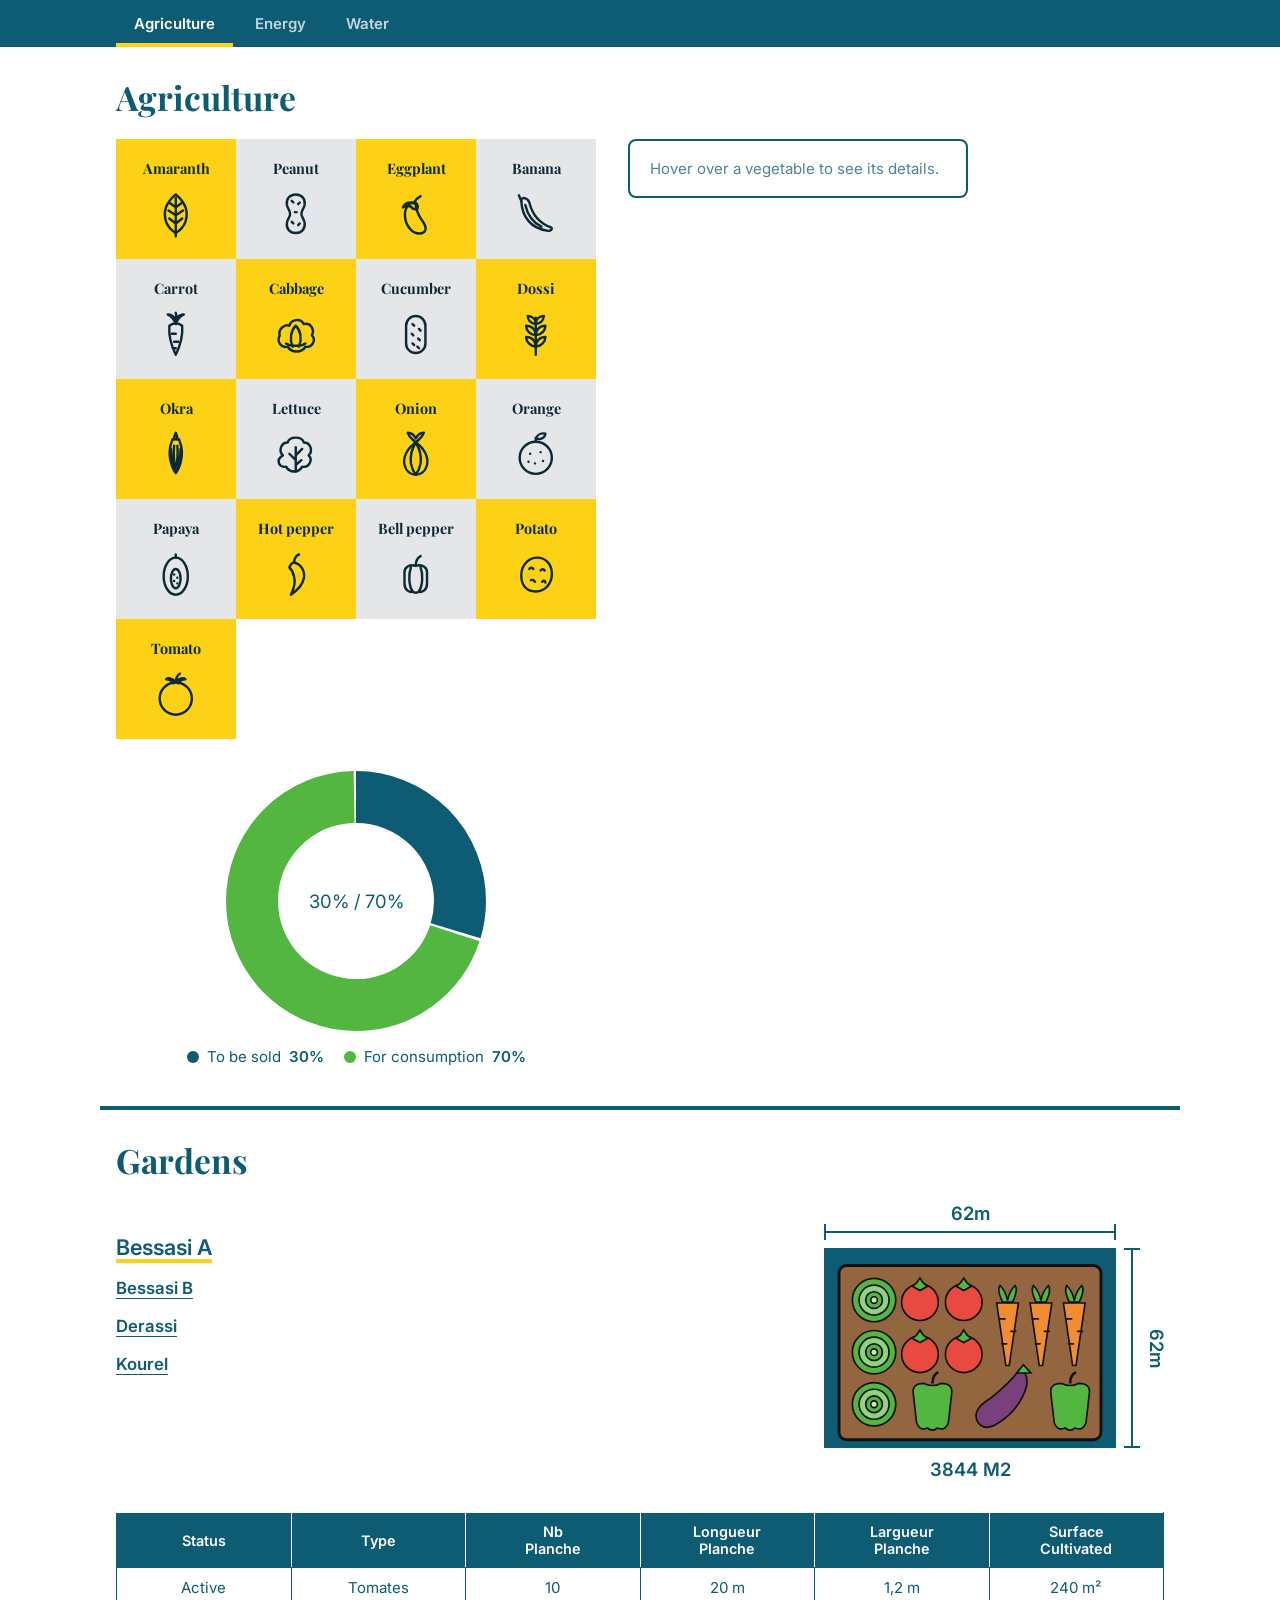
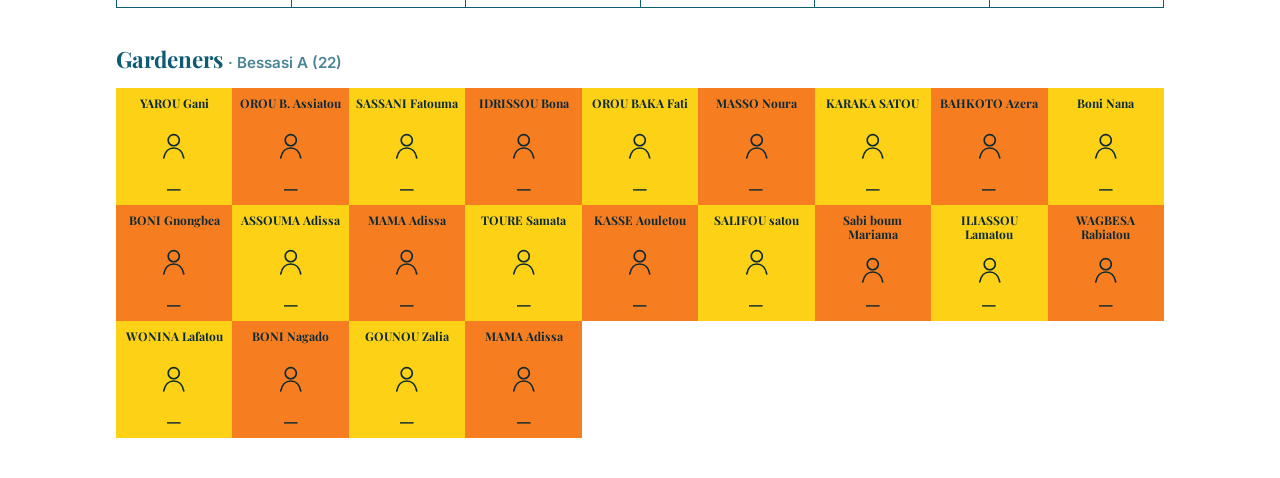
==== index.html @ fe8ef654 "Agriculture: 17 vegetables in rows of 4, details panel, chart below Hovering, focusing or tapping a " ====
<!doctype html>
<html lang="fr">
<head>
  <meta charset="utf-8">
  <meta name="viewport" content="width=device-width, initial-scale=1">
  <title>Farm Dashboard</title>
  <link rel="preconnect" href="https://fonts.googleapis.com">
  <link href="https://fonts.googleapis.com/css2?family=Playfair+Display:wght@800&family=Inter:wght@400;600&display=swap" rel="stylesheet">
  <link rel="stylesheet" href="styles.css?v=9">
</head>
<body>
  <header class="tabs-bar">
    <nav class="tabs" role="tablist" aria-label="Dashboard sections">
      <button class="tab" role="tab" id="tab-agriculture" aria-controls="panel-agriculture" data-tab="agriculture">Agriculture</button>
      <button class="tab" role="tab" id="tab-energy" aria-controls="panel-energy" data-tab="energy">Energy</button>
      <button class="tab" role="tab" id="tab-water" aria-controls="panel-water" data-tab="water">Water</button>
    </nav>
  </header>

  <p class="load-status" id="load-status" hidden></p>

  <div class="tab-panel" role="tabpanel" id="panel-agriculture" aria-labelledby="tab-agriculture">
    <section class="page agriculture">
      <h1 class="title">Agriculture</h1>
      <div class="harvest">
        <div class="harvest-main">
          <div class="veg-grid" id="veg-grid"></div>

          <div class="share">
            <div class="donut-wrap">
              <svg id="donut" class="donut" viewBox="0 0 200 200" role="img"
                   aria-label="Share of the harvest to be sold versus kept for consumption"></svg>
              <span class="donut-center" id="donut-center"></span>
              <div class="donut-tooltip" id="donut-tooltip" hidden></div>
            </div>
            <ul class="donut-legend" id="donut-legend"></ul>
          </div>
        </div>

        <aside class="veg-panel" id="veg-panel" aria-live="polite">
          <p class="veg-panel-hint">Hover over a vegetable to see its details.</p>
        </aside>
      </div>
    </section>

    <section class="page gardens">
      <h2 class="title">Gardens</h2>

      <div class="top">
        <nav class="garden-list" id="garden-list" aria-label="Gardens"></nav>

        <figure class="plan">
          <div class="dim dim-width">
            <span class="dim-label" id="dim-width"></span>
            <div class="dim-line-h"></div>
          </div>
          <div class="plan-row">
            <img id="garden-image" class="garden-image" src="assets/garden.svg" alt="Plan du jardin">
            <div class="dim dim-length">
              <div class="dim-line-v"></div>
              <span class="dim-label vertical" id="dim-length"></span>
            </div>
          </div>
          <figcaption class="area" id="area"></figcaption>
        </figure>
      </div>

      <div class="table-scroll">
        <table class="plots">
          <thead>
            <tr>
              <th>Status</th>
              <th>Type</th>
              <th>Nb<br>Planche</th>
              <th>Longueur<br>Planche</th>
              <th>Largueur<br>Planche</th>
              <th>Surface<br>Cultivated</th>
            </tr>
          </thead>
          <tbody id="plots-body"></tbody>
        </table>
      </div>

      <h3 class="subtitle">Gardeners <span class="subtitle-note" id="gardeners-note"></span></h3>
      <div class="people-grid" id="gardeners-grid"></div>
    </section>
  </div>

  <div class="tab-panel" role="tabpanel" id="panel-energy" aria-labelledby="tab-energy" hidden>
    <section class="page">
      <h1 class="title">Energy</h1>
      <p class="empty">Coming soon.</p>
    </section>
  </div>

  <div class="tab-panel" role="tabpanel" id="panel-water" aria-labelledby="tab-water" hidden>
    <section class="page">
      <h1 class="title">Water</h1>
      <p class="empty">Coming soon.</p>
    </section>
  </div>

  <!-- Shared display code -->
  <script src="common.js?v=9"></script>
  <script src="tabs.js?v=9"></script>
  <script src="icons.js?v=9"></script>
  <script src="agriculture.js?v=9"></script>
  <script src="script.js?v=9"></script>
  <!-- Data (GitHub version only; the Apps Script version reads the Google Sheet) -->
  <script src="vegetables.js?v=9"></script>
  <script src="data.js?v=9"></script>
  <script src="gardeners.js?v=9"></script>
  <script src="main.js?v=9"></script>
</body>
</html>
---- styles.css ----
:root {
  /* Brand palette */
  --teal: #0E5B74;   /* primary base */
  --green: #52B641;  /* sustainability accent */
  --yellow: #FCD116; /* solar accent */
  --white: #FFFFFF;  /* background / neutral */
  --light-gray: #E4E6E8;
  --orange: rgb(246, 126, 32); /* vegetable hover, gardener squares */
  --pink: #F48FB8;             /* gardener hover */

  --bg: var(--white);
  --ink: var(--teal);
  --ink-dark: #0b2a35; /* text on yellow/gray/orange fills */
  --link: var(--teal);
  --table-bg: var(--white);
}

* { box-sizing: border-box; }

body {
  margin: 0;
  background: var(--bg);
  color: var(--ink);
  font-family: "Inter", system-ui, sans-serif;
  font-size: 15px;
}

/* ---------- Tabs ---------- */

.tabs-bar {
  position: sticky;
  top: 0;
  z-index: 10;
  background: var(--teal);
}

.tabs {
  max-width: 1080px;
  margin: 0 auto;
  padding: 0 16px;
  display: flex;
  gap: 4px;
}

.tab {
  font: inherit;
  font-weight: 600;
  color: var(--white);
  background: none;
  border: none;
  border-bottom: 4px solid transparent;
  padding: 14px 18px 10px;
  cursor: pointer;
  opacity: 0.75;
}

.tab:hover { opacity: 1; }
.tab[aria-selected="true"] { opacity: 1; border-bottom-color: var(--yellow); }
.tab:focus-visible { outline: 2px solid var(--yellow); outline-offset: -4px; }

.empty { color: var(--teal); opacity: 0.7; }

.load-status {
  max-width: 1080px;
  margin: 16px auto 0;
  padding: 10px 14px;
  border-radius: 6px;
  background: var(--light-gray);
}

.load-status.error { background: #fde2e2; color: #8a1c1c; }

/* ---------- Layout ---------- */

.page {
  max-width: 1080px;
  margin: 0 auto;
  padding: 28px 16px 40px;
}

.page.gardens { border-top: 4px solid var(--teal); }

.title {
  font-family: "Playfair Display", Georgia, serif;
  font-size: clamp(1.6rem, 3vw, 2.1rem);
  margin: 0 0 20px;
}

/* ---------- Agriculture: harvest ---------- */

.agriculture {
  --sold: var(--teal);
  --consumed: var(--green);
}

.harvest {
  display: flex;
  align-items: flex-start;
  gap: 32px;
  flex-wrap: wrap;
}

.harvest-main {
  flex: 0 1 480px;
  min-width: 0;
}

.veg-grid {
  display: grid;
  grid-template-columns: repeat(4, minmax(0, 1fr));
  max-width: 480px;
}

.veg-cell {
  aspect-ratio: 1;
  display: flex;
  flex-direction: column;
  align-items: center;
  justify-content: center;
  gap: 10px;
  padding: 8px 4px;
  color: var(--ink-dark);
  cursor: pointer;
  outline: none;
  transition: background-color 0.15s ease;
}

.veg-cell.cream { background: var(--yellow); }
.veg-cell.green { background: var(--light-gray); }

.veg-cell:hover,
.veg-cell:focus,
.veg-cell.selected { background: var(--orange); }

.veg-cell:focus-visible { box-shadow: inset 0 0 0 3px var(--teal); }

.veg-name {
  margin: 0;
  font-family: "Playfair Display", Georgia, serif;
  font-size: clamp(0.65rem, 1.4vw, 0.9rem);
  max-width: 100%;
  overflow-wrap: anywhere;
  text-align: center;
}

.veg-icon { width: 46%; height: auto; }

/* Details panel to the right of the grid */
.veg-panel {
  flex: 1 1 260px;
  max-width: 340px;
  position: sticky;
  top: 64px; /* below the tab bar */
  border: 2px solid var(--teal);
  border-radius: 8px;
  padding: 18px 20px;
  color: var(--ink);
}

.veg-panel-hint { margin: 0; opacity: 0.75; }

.veg-panel-head { display: flex; align-items: center; gap: 14px; margin-bottom: 14px; }
.veg-panel-icon { width: 56px; height: 56px; flex-shrink: 0; color: var(--orange); }

.veg-panel-name {
  margin: 0;
  font-family: "Playfair Display", Georgia, serif;
  font-size: 1.4rem;
}

.veg-panel-stats { margin: 0; }
.veg-panel-stats div {
  display: flex;
  justify-content: space-between;
  gap: 12px;
  padding: 7px 0;
  border-top: 1px solid var(--light-gray);
}
.veg-panel-stats dt { opacity: 0.8; }
.veg-panel-stats dd { margin: 0; font-weight: 600; text-align: right; }

.share {
  display: flex;
  flex-direction: column;
  align-items: center;
  gap: 16px;
  max-width: 480px;
  margin-top: 32px;
}

.donut-legend {
  list-style: none;
  margin: 0;
  padding: 0;
  display: flex;
  flex-wrap: wrap;
  justify-content: center;
  gap: 8px 20px;
}

.donut-legend li { display: flex; align-items: center; gap: 8px; }
.swatch { width: 12px; height: 12px; border-radius: 50%; flex-shrink: 0; }
.legend-value { font-weight: 600; }

.donut-wrap { position: relative; width: min(260px, 70vw); }
.donut { display: block; width: 100%; transform: rotate(-90deg); }

.donut-seg {
  fill: none;
  stroke-width: 40;
  cursor: pointer;
  transition: opacity 0.15s;
}

.donut:hover .donut-seg { opacity: 0.6; }
.donut .donut-seg:hover { opacity: 1; }

.donut-center {
  position: absolute;
  inset: 0;
  display: grid;
  place-items: center;
  font-size: 1.15rem;
  pointer-events: none;
}

.donut-tooltip {
  position: absolute;
  background: var(--white);
  border: 2px solid var(--teal);
  border-radius: 6px;
  padding: 6px 8px;
  font-size: 0.85rem;
  box-shadow: 0 4px 14px rgba(14, 91, 116, 0.25);
  pointer-events: none;
  white-space: nowrap;
}

/* ---------- Agriculture: gardens ---------- */

.top {
  display: flex;
  gap: 32px;
  align-items: flex-start;
  flex-wrap: wrap;
}

.garden-list {
  display: flex;
  flex-direction: column;
  gap: 18px;
  padding-top: 32px;
  min-width: 160px;
}

.garden-link {
  color: var(--ink);
  font-weight: 600;
  font-size: 1.05rem;
  text-decoration: underline;
  text-underline-offset: 4px;
}

.garden-link:hover { text-decoration-color: var(--green); }

.garden-link.active {
  font-size: 1.35rem;
  text-decoration-color: var(--yellow);
  text-decoration-thickness: 4px;
}

.plan {
  flex: 0 1 340px;
  min-width: 240px;
  margin: 0 0 0 auto; /* push the plan to the right */
}

.dim-label {
  font-weight: 600;
  font-size: 1.15rem;
  display: block;
  text-align: center;
}

.dim-width { width: calc(100% - 48px); margin-bottom: 8px; }

.dim-line-h {
  height: 16px;
  border-left: 2px solid var(--ink);
  border-right: 2px solid var(--ink);
  background: linear-gradient(var(--ink), var(--ink)) center / 100% 2px no-repeat;
}

.plan-row { display: flex; align-items: stretch; }

.garden-image {
  display: block;
  width: calc(100% - 48px);
  height: auto; /* keeps the drawing's own proportions */
}

.dim-length {
  display: flex;
  align-items: center;
  width: 48px;
  padding-left: 8px;
}

.dim-line-v {
  width: 16px;
  align-self: stretch;
  border-top: 2px solid var(--ink);
  border-bottom: 2px solid var(--ink);
  background: linear-gradient(var(--ink), var(--ink)) center / 2px 100% no-repeat;
  flex-shrink: 0;
}

.dim-label.vertical {
  writing-mode: vertical-rl;
  margin-left: 6px;
}

.area {
  width: calc(100% - 48px);
  text-align: center;
  font-weight: 600;
  font-size: 1.15rem;
  margin-top: 10px;
}

.table-scroll { overflow-x: auto; margin-top: 32px; }

.plots {
  width: 100%;
  min-width: 560px;
  border-collapse: collapse;
  background: var(--table-bg);
  table-layout: fixed;
}

.plots th,
.plots td {
  border: 1px solid var(--teal);
  padding: 10px 8px;
  text-align: center;
}

.plots th {
  font-weight: 600;
  font-size: 0.9rem;
  background: var(--teal);
  color: var(--white);
  border-color: var(--white) var(--white) var(--teal);
}

.plots th:first-child { border-left-color: var(--teal); }
.plots th:last-child { border-right-color: var(--teal); }

/* ---------- Agriculture: gardeners ---------- */

.subtitle {
  font-family: "Playfair Display", Georgia, serif;
  font-size: 1.4rem;
  margin: 36px 0 14px;
}

.subtitle-note {
  font-family: "Inter", system-ui, sans-serif;
  font-size: 0.95rem;
  font-weight: 600;
  opacity: 0.75;
}

.people-grid {
  display: grid;
  /* An odd column count keeps the yellow/orange checkerboard. */
  grid-template-columns: repeat(9, minmax(0, 1fr));
}

.person-cell {
  position: relative;
  aspect-ratio: 1;
  display: flex;
  flex-direction: column;
  align-items: center;
  justify-content: space-between;
  padding: 8px 6px;
  color: var(--ink-dark);
  cursor: pointer;
  outline: none;
  transition: transform 0.2s ease, box-shadow 0.2s ease, background-color 0.2s ease;
}

.person-cell.yellow { background: var(--yellow); }
.person-cell.orange { background: var(--orange); }

.person-name {
  margin: 0;
  font-family: "Playfair Display", Georgia, serif;
  font-size: clamp(0.6rem, 1vw, 0.75rem);
  line-height: 1.2;
  text-align: center;
  overflow-wrap: anywhere;
}

.person-icon { width: 34%; height: auto; }

.person-total { margin: 0; font-weight: 600; font-size: clamp(0.7rem, 1.3vw, 0.85rem); }

.person-details {
  display: none;
  margin: 0;
  width: 100%;
  font-size: 0.48rem;
  line-height: 1.35;
}

.person-details div { display: flex; justify-content: space-between; gap: 4px; }
.person-details dt { opacity: 0.8; }
.person-details dd { margin: 0; font-weight: 600; text-align: right; }

.person-cell:hover,
.person-cell:focus {
  transform: scale(1.5);
  z-index: 2;
  background: var(--pink);
  box-shadow: 0 8px 24px rgba(14, 91, 116, 0.35);
  border-radius: 6px;
}

.person-cell:hover .person-icon,
.person-cell:focus .person-icon { width: 22%; }

.person-cell:hover .person-total,
.person-cell:focus .person-total { display: none; }

.person-cell:hover .person-details,
.person-cell:focus .person-details { display: block; }

@media (max-width: 720px) {
  .people-grid { grid-template-columns: repeat(3, minmax(0, 1fr)); }
  .person-name { font-size: 0.75rem; }
  .person-details { font-size: 0.45rem; }
}

@media (max-width: 720px) {
  .garden-list { flex-direction: row; flex-wrap: wrap; gap: 16px; padding-top: 0; }
  .garden-link, .garden-link.active { font-size: 1rem; }
  .plan { margin: 0 auto; }
  .veg-cell { padding: 4px 2px; gap: 6px; }
  /* On phones the details sit right under the grid, above the chart. */
  .harvest { display: grid; grid-template-areas: "grid" "panel" "chart"; gap: 20px; }
  .harvest-main { display: contents; }
  .veg-grid { grid-area: grid; max-width: none; }
  .veg-panel { grid-area: panel; position: static; max-width: none; }
  .share { grid-area: chart; max-width: none; margin-top: 8px; }
}
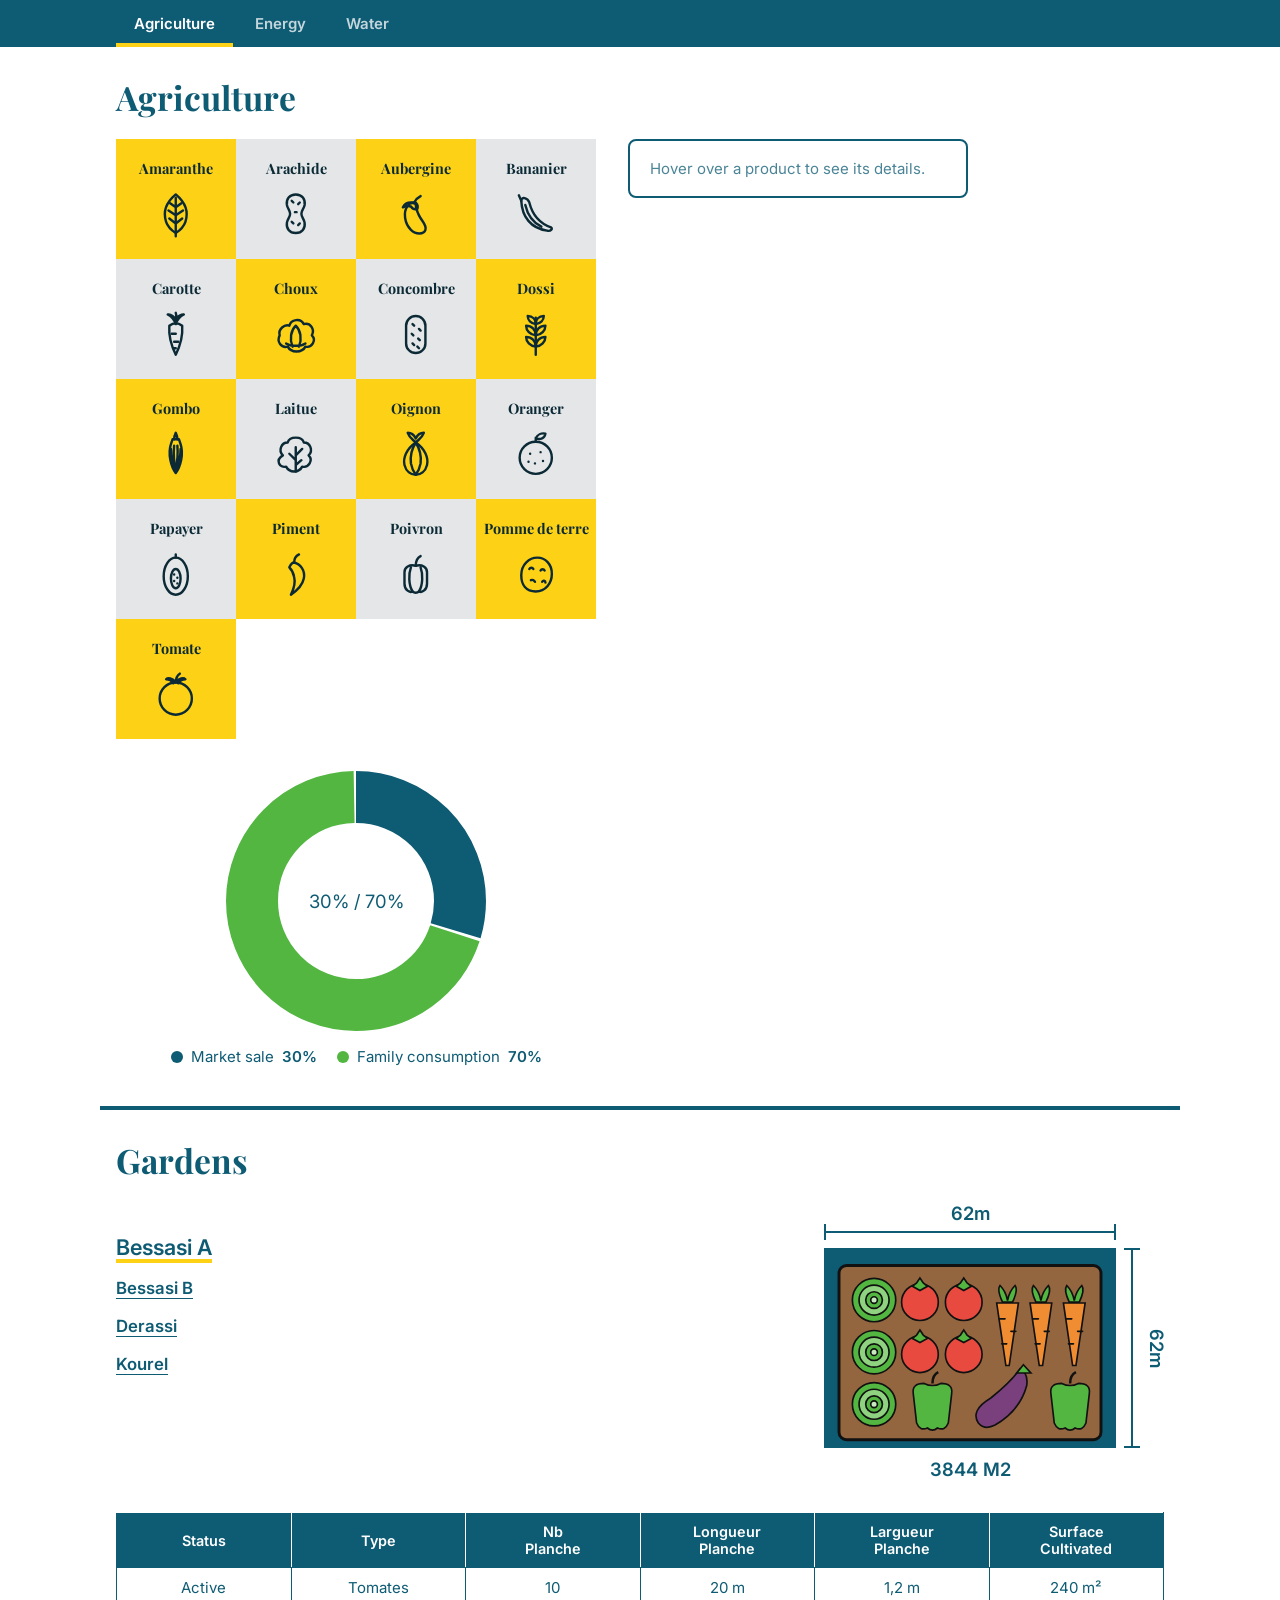
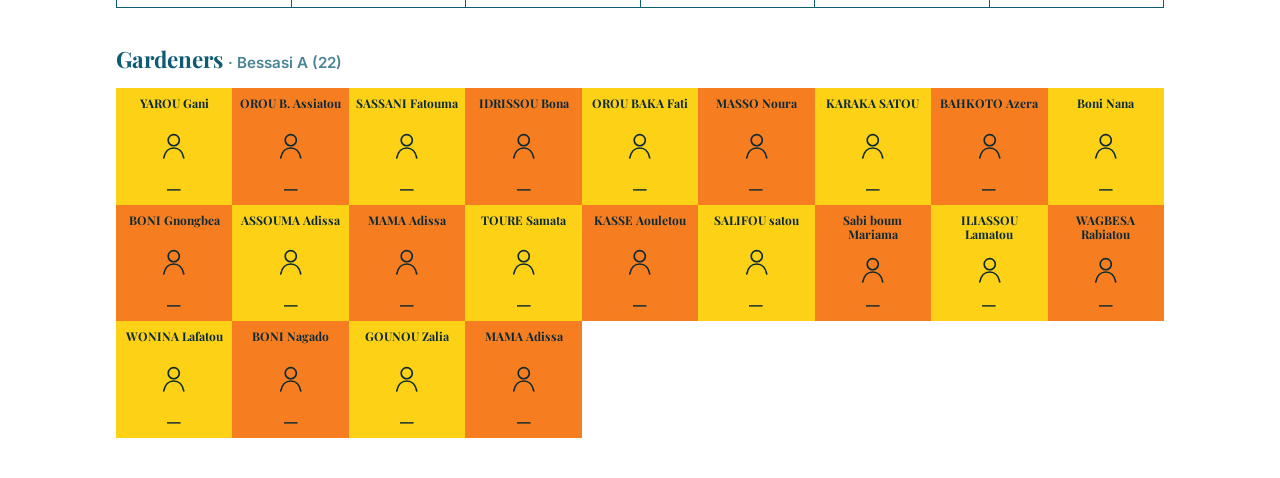
==== commit 869ca96d: "Read harvest numbers from the private Google Sheet's own columns The Agriculture section now shows P" ====
--- a/index.html
+++ b/index.html
@@ -6,7 +6,7 @@
   <title>Farm Dashboard</title>
   <link rel="preconnect" href="https://fonts.googleapis.com">
   <link href="https://fonts.googleapis.com/css2?family=Playfair+Display:wght@800&family=Inter:wght@400;600&display=swap" rel="stylesheet">
-  <link rel="stylesheet" href="styles.css?v=9">
+  <link rel="stylesheet" href="styles.css?v=10">
 </head>
 <body>
   <header class="tabs-bar">
@@ -29,7 +29,7 @@
           <div class="share">
             <div class="donut-wrap">
               <svg id="donut" class="donut" viewBox="0 0 200 200" role="img"
-                   aria-label="Share of the harvest to be sold versus kept for consumption"></svg>
+                   aria-label="Share of the harvest weight sold at market versus kept for family consumption"></svg>
               <span class="donut-center" id="donut-center"></span>
               <div class="donut-tooltip" id="donut-tooltip" hidden></div>
             </div>
@@ -38,7 +38,7 @@
         </div>
 
         <aside class="veg-panel" id="veg-panel" aria-live="polite">
-          <p class="veg-panel-hint">Hover over a vegetable to see its details.</p>
+          <p class="veg-panel-hint">Hover over a product to see its details.</p>
         </aside>
       </div>
     </section>
@@ -101,15 +101,15 @@
   </div>
 
   <!-- Shared display code -->
-  <script src="common.js?v=9"></script>
-  <script src="tabs.js?v=9"></script>
-  <script src="icons.js?v=9"></script>
-  <script src="agriculture.js?v=9"></script>
-  <script src="script.js?v=9"></script>
+  <script src="common.js?v=10"></script>
+  <script src="tabs.js?v=10"></script>
+  <script src="icons.js?v=10"></script>
+  <script src="agriculture.js?v=10"></script>
+  <script src="script.js?v=10"></script>
   <!-- Data (GitHub version only; the Apps Script version reads the Google Sheet) -->
-  <script src="vegetables.js?v=9"></script>
-  <script src="data.js?v=9"></script>
-  <script src="gardeners.js?v=9"></script>
-  <script src="main.js?v=9"></script>
+  <script src="vegetables.js?v=10"></script>
+  <script src="data.js?v=10"></script>
+  <script src="gardeners.js?v=10"></script>
+  <script src="main.js?v=10"></script>
 </body>
 </html>
--- a/styles.css
+++ b/styles.css
@@ -166,6 +166,16 @@
   margin: 0;
   font-family: "Playfair Display", Georgia, serif;
   font-size: 1.4rem;
+}
+
+.veg-panel-type { margin: 2px 0 0; font-size: 0.85rem; opacity: 0.75; }
+
+.veg-panel-group {
+  margin: 14px 0 2px;
+  font-size: 0.75rem;
+  text-transform: uppercase;
+  letter-spacing: 0.06em;
+  opacity: 0.7;
 }
 
 .veg-panel-stats { margin: 0; }
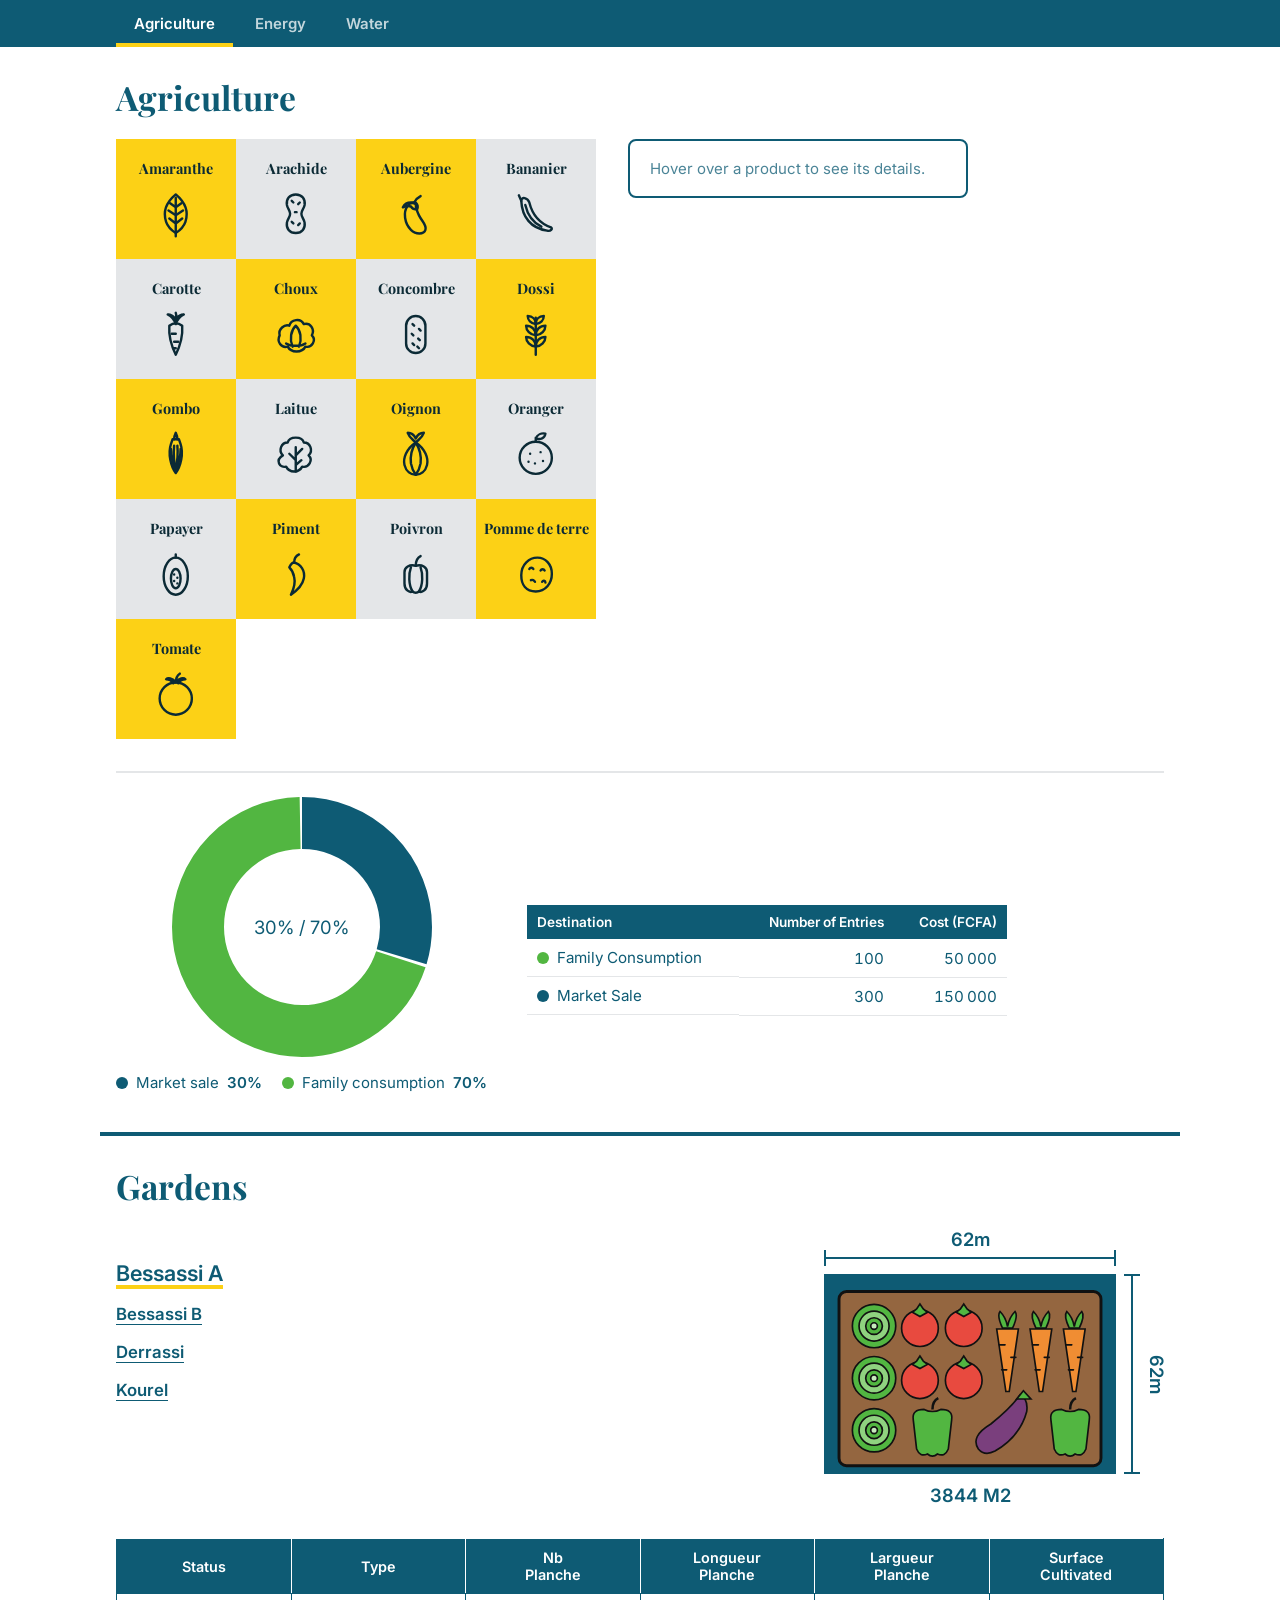
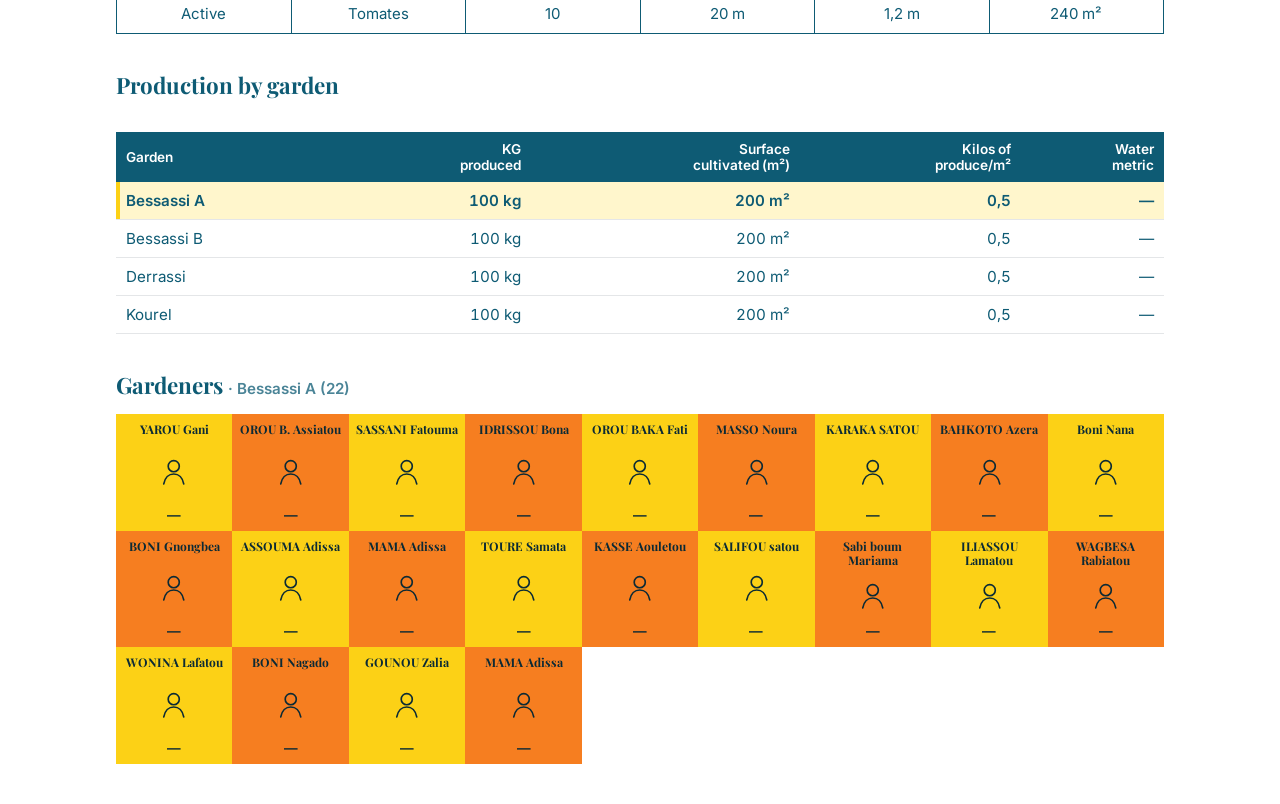
==== commit 6a4500ec: "Add destination table beside the donut and production-by-garden table Agriculture: a divider separat" ====
--- a/index.html
+++ b/index.html
@@ -6,7 +6,7 @@
   <title>Farm Dashboard</title>
   <link rel="preconnect" href="https://fonts.googleapis.com">
   <link href="https://fonts.googleapis.com/css2?family=Playfair+Display:wght@800&family=Inter:wght@400;600&display=swap" rel="stylesheet">
-  <link rel="stylesheet" href="styles.css?v=10">
+  <link rel="stylesheet" href="styles.css?v=11">
 </head>
 <body>
   <header class="tabs-bar">
@@ -25,21 +25,34 @@
       <div class="harvest">
         <div class="harvest-main">
           <div class="veg-grid" id="veg-grid"></div>
-
-          <div class="share">
-            <div class="donut-wrap">
-              <svg id="donut" class="donut" viewBox="0 0 200 200" role="img"
-                   aria-label="Share of the harvest weight sold at market versus kept for family consumption"></svg>
-              <span class="donut-center" id="donut-center"></span>
-              <div class="donut-tooltip" id="donut-tooltip" hidden></div>
-            </div>
-            <ul class="donut-legend" id="donut-legend"></ul>
-          </div>
         </div>
 
         <aside class="veg-panel" id="veg-panel" aria-live="polite">
           <p class="veg-panel-hint">Hover over a product to see its details.</p>
         </aside>
+      </div>
+
+      <hr class="divider">
+
+      <div class="share">
+        <div class="donut-block">
+          <div class="donut-wrap">
+            <svg id="donut" class="donut" viewBox="0 0 200 200" role="img"
+                 aria-label="Share of the harvest weight sold at market versus kept for family consumption"></svg>
+            <span class="donut-center" id="donut-center"></span>
+            <div class="donut-tooltip" id="donut-tooltip" hidden></div>
+          </div>
+          <ul class="donut-legend" id="donut-legend"></ul>
+        </div>
+
+        <div class="table-scroll destinations-wrap">
+          <table class="data-table destinations">
+            <thead>
+              <tr><th>Destination</th><th>Number of Entries</th><th>Cost (FCFA)</th></tr>
+            </thead>
+            <tbody id="destinations-body"></tbody>
+          </table>
+        </div>
       </div>
     </section>
 
@@ -81,6 +94,22 @@
         </table>
       </div>
 
+      <h3 class="subtitle">Production by garden</h3>
+      <div class="table-scroll">
+        <table class="data-table production">
+          <thead>
+            <tr>
+              <th>Garden</th>
+              <th>KG<br>produced</th>
+              <th>Surface<br>cultivated (m²)</th>
+              <th>Kilos of<br>produce/m²</th>
+              <th>Water<br>metric</th>
+            </tr>
+          </thead>
+          <tbody id="production-body"></tbody>
+        </table>
+      </div>
+
       <h3 class="subtitle">Gardeners <span class="subtitle-note" id="gardeners-note"></span></h3>
       <div class="people-grid" id="gardeners-grid"></div>
     </section>
@@ -101,15 +130,15 @@
   </div>
 
   <!-- Shared display code -->
-  <script src="common.js?v=10"></script>
-  <script src="tabs.js?v=10"></script>
-  <script src="icons.js?v=10"></script>
-  <script src="agriculture.js?v=10"></script>
-  <script src="script.js?v=10"></script>
+  <script src="common.js?v=11"></script>
+  <script src="tabs.js?v=11"></script>
+  <script src="icons.js?v=11"></script>
+  <script src="agriculture.js?v=11"></script>
+  <script src="script.js?v=11"></script>
   <!-- Data (GitHub version only; the Apps Script version reads the Google Sheet) -->
-  <script src="vegetables.js?v=10"></script>
-  <script src="data.js?v=10"></script>
-  <script src="gardeners.js?v=10"></script>
-  <script src="main.js?v=10"></script>
+  <script src="vegetables.js?v=11"></script>
+  <script src="data.js?v=11"></script>
+  <script src="gardeners.js?v=11"></script>
+  <script src="main.js?v=11"></script>
 </body>
 </html>
--- a/styles.css
+++ b/styles.css
@@ -189,14 +189,61 @@
 .veg-panel-stats dt { opacity: 0.8; }
 .veg-panel-stats dd { margin: 0; font-weight: 600; text-align: right; }
 
+.divider {
+  border: none;
+  border-top: 2px solid var(--light-gray);
+  margin: 32px 0 24px;
+}
+
 .share {
+  display: flex;
+  align-items: center;
+  gap: 40px;
+  flex-wrap: wrap;
+}
+
+.donut-block {
   display: flex;
   flex-direction: column;
   align-items: center;
   gap: 16px;
-  max-width: 480px;
-  margin-top: 32px;
-}
+}
+
+.destinations-wrap { flex: 1 1 320px; max-width: 480px; margin-top: 0; }
+
+/* Shared look for the smaller data tables */
+.data-table {
+  width: 100%;
+  border-collapse: collapse;
+  font-size: 0.95rem;
+}
+
+.data-table th {
+  background: var(--teal);
+  color: var(--white);
+  font-weight: 600;
+  font-size: 0.85rem;
+  padding: 9px 10px;
+  text-align: right;
+}
+
+.data-table td {
+  padding: 9px 10px;
+  border-bottom: 1px solid var(--light-gray);
+  text-align: right;
+  font-variant-numeric: tabular-nums;
+}
+
+.data-table th:first-child,
+.data-table td:first-child { text-align: left; }
+
+.data-table tr.selected td { background: #fff6cc; font-weight: 600; }
+.data-table tr.selected td:first-child { box-shadow: inset 4px 0 0 var(--yellow); }
+
+.dest-name { display: flex; align-items: center; gap: 8px; }
+.empty-cell { text-align: center !important; opacity: 0.6; }
+
+.production { min-width: 520px; }
 
 .donut-legend {
   list-style: none;
@@ -459,9 +506,10 @@
   .plan { margin: 0 auto; }
   .veg-cell { padding: 4px 2px; gap: 6px; }
   /* On phones the details sit right under the grid, above the chart. */
-  .harvest { display: grid; grid-template-areas: "grid" "panel" "chart"; gap: 20px; }
-  .harvest-main { display: contents; }
-  .veg-grid { grid-area: grid; max-width: none; }
-  .veg-panel { grid-area: panel; position: static; max-width: none; }
-  .share { grid-area: chart; max-width: none; margin-top: 8px; }
-}
+  .harvest { flex-direction: column; gap: 20px; }
+  .harvest-main { flex-basis: auto; width: 100%; }
+  .veg-grid { max-width: none; }
+  .veg-panel { position: static; max-width: none; width: 100%; }
+  .share { flex-direction: column; align-items: stretch; gap: 24px; }
+  .donut-wrap { margin: 0 auto; }
+}
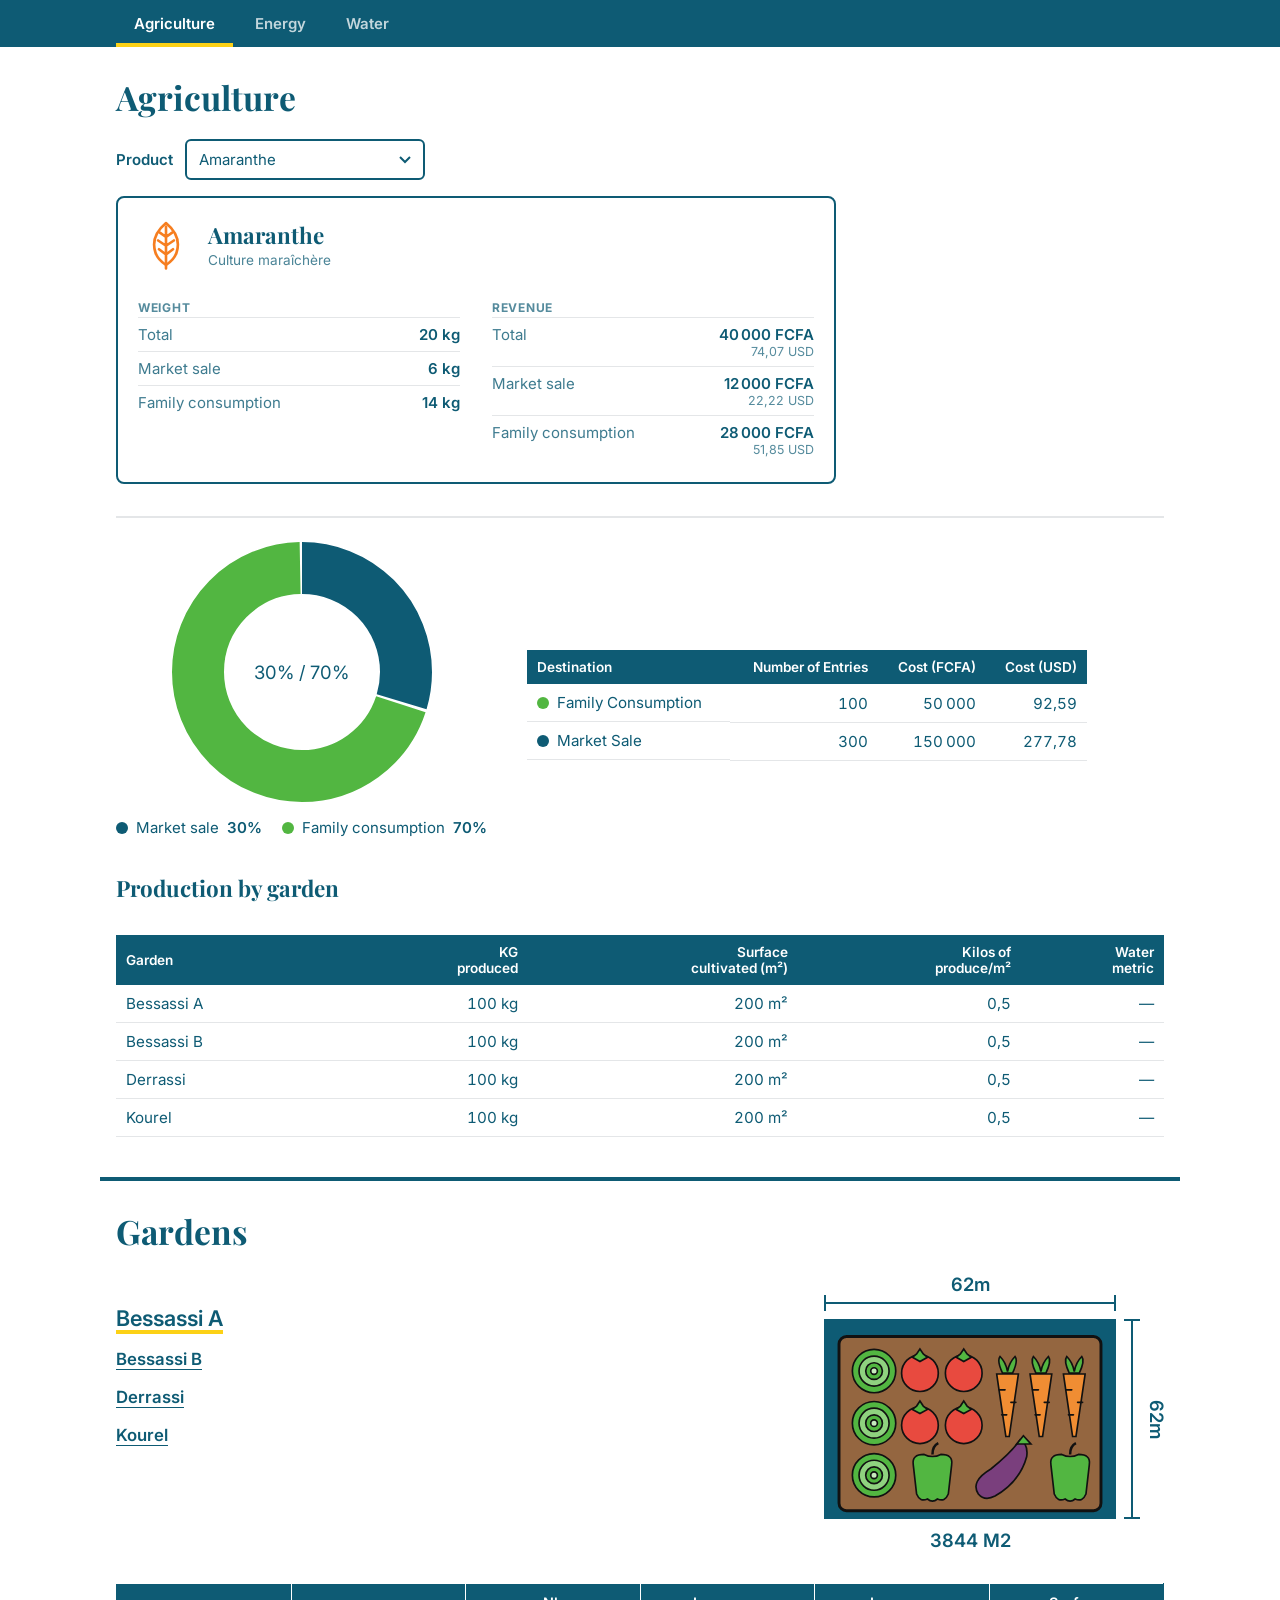
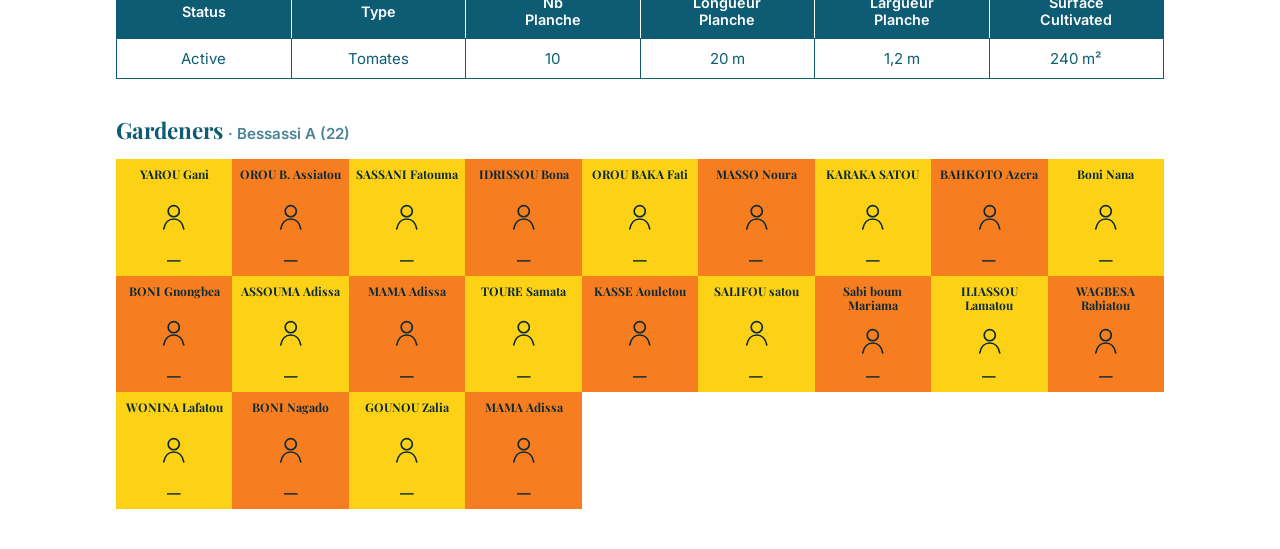
==== commit a6d913ec: "Agriculture: product dropdown, USD amounts, production table below The product grid becomes a dropdo" ====
--- a/index.html
+++ b/index.html
@@ -6,7 +6,7 @@
   <title>Farm Dashboard</title>
   <link rel="preconnect" href="https://fonts.googleapis.com">
   <link href="https://fonts.googleapis.com/css2?family=Playfair+Display:wght@800&family=Inter:wght@400;600&display=swap" rel="stylesheet">
-  <link rel="stylesheet" href="styles.css?v=11">
+  <link rel="stylesheet" href="styles.css?v=12">
 </head>
 <body>
   <header class="tabs-bar">
@@ -22,15 +22,12 @@
   <div class="tab-panel" role="tabpanel" id="panel-agriculture" aria-labelledby="tab-agriculture">
     <section class="page agriculture">
       <h1 class="title">Agriculture</h1>
-      <div class="harvest">
-        <div class="harvest-main">
-          <div class="veg-grid" id="veg-grid"></div>
-        </div>
+      <div class="product-picker">
+        <label for="product-select">Product</label>
+        <select id="product-select" class="product-select"></select>
+      </div>
 
-        <aside class="veg-panel" id="veg-panel" aria-live="polite">
-          <p class="veg-panel-hint">Hover over a product to see its details.</p>
-        </aside>
-      </div>
+      <div class="veg-panel" id="veg-panel" aria-live="polite"></div>
 
       <hr class="divider">
 
@@ -48,11 +45,27 @@
         <div class="table-scroll destinations-wrap">
           <table class="data-table destinations">
             <thead>
-              <tr><th>Destination</th><th>Number of Entries</th><th>Cost (FCFA)</th></tr>
+              <tr><th>Destination</th><th>Number of Entries</th><th>Cost (FCFA)</th><th>Cost (USD)</th></tr>
             </thead>
             <tbody id="destinations-body"></tbody>
           </table>
         </div>
+      </div>
+
+      <h3 class="subtitle">Production by garden</h3>
+      <div class="table-scroll">
+        <table class="data-table production">
+          <thead>
+            <tr>
+              <th>Garden</th>
+              <th>KG<br>produced</th>
+              <th>Surface<br>cultivated (m²)</th>
+              <th>Kilos of<br>produce/m²</th>
+              <th>Water<br>metric</th>
+            </tr>
+          </thead>
+          <tbody id="production-body"></tbody>
+        </table>
       </div>
     </section>
 
@@ -94,22 +107,6 @@
         </table>
       </div>
 
-      <h3 class="subtitle">Production by garden</h3>
-      <div class="table-scroll">
-        <table class="data-table production">
-          <thead>
-            <tr>
-              <th>Garden</th>
-              <th>KG<br>produced</th>
-              <th>Surface<br>cultivated (m²)</th>
-              <th>Kilos of<br>produce/m²</th>
-              <th>Water<br>metric</th>
-            </tr>
-          </thead>
-          <tbody id="production-body"></tbody>
-        </table>
-      </div>
-
       <h3 class="subtitle">Gardeners <span class="subtitle-note" id="gardeners-note"></span></h3>
       <div class="people-grid" id="gardeners-grid"></div>
     </section>
@@ -130,15 +127,15 @@
   </div>
 
   <!-- Shared display code -->
-  <script src="common.js?v=11"></script>
-  <script src="tabs.js?v=11"></script>
-  <script src="icons.js?v=11"></script>
-  <script src="agriculture.js?v=11"></script>
-  <script src="script.js?v=11"></script>
+  <script src="common.js?v=12"></script>
+  <script src="tabs.js?v=12"></script>
+  <script src="icons.js?v=12"></script>
+  <script src="agriculture.js?v=12"></script>
+  <script src="script.js?v=12"></script>
   <!-- Data (GitHub version only; the Apps Script version reads the Google Sheet) -->
-  <script src="vegetables.js?v=11"></script>
-  <script src="data.js?v=11"></script>
-  <script src="gardeners.js?v=11"></script>
-  <script src="main.js?v=11"></script>
+  <script src="vegetables.js?v=12"></script>
+  <script src="data.js?v=12"></script>
+  <script src="gardeners.js?v=12"></script>
+  <script src="main.js?v=12"></script>
 </body>
 </html>
--- a/styles.css
+++ b/styles.css
@@ -93,64 +93,33 @@
   --consumed: var(--green);
 }
 
-.harvest {
-  display: flex;
-  align-items: flex-start;
-  gap: 32px;
-  flex-wrap: wrap;
-}
-
-.harvest-main {
-  flex: 0 1 480px;
-  min-width: 0;
-}
-
-.veg-grid {
-  display: grid;
-  grid-template-columns: repeat(4, minmax(0, 1fr));
-  max-width: 480px;
-}
-
-.veg-cell {
-  aspect-ratio: 1;
-  display: flex;
-  flex-direction: column;
+.product-picker {
+  display: flex;
   align-items: center;
-  justify-content: center;
-  gap: 10px;
-  padding: 8px 4px;
-  color: var(--ink-dark);
+  gap: 12px;
+  margin-bottom: 16px;
+}
+
+.product-picker label { font-weight: 600; }
+
+.product-select {
+  font: inherit;
+  color: var(--ink);
+  min-width: 240px;
+  padding: 9px 36px 9px 12px;
+  border: 2px solid var(--teal);
+  border-radius: 6px;
+  background: var(--white) url("data:image/svg+xml,%3Csvg xmlns='http://www.w3.org/2000/svg' viewBox='0 0 12 8'%3E%3Cpath d='M1 1l5 5 5-5' fill='none' stroke='%230E5B74' stroke-width='2'/%3E%3C/svg%3E") no-repeat right 12px center / 12px;
+  appearance: none;
   cursor: pointer;
-  outline: none;
-  transition: background-color 0.15s ease;
-}
-
-.veg-cell.cream { background: var(--yellow); }
-.veg-cell.green { background: var(--light-gray); }
-
-.veg-cell:hover,
-.veg-cell:focus,
-.veg-cell.selected { background: var(--orange); }
-
-.veg-cell:focus-visible { box-shadow: inset 0 0 0 3px var(--teal); }
-
-.veg-name {
-  margin: 0;
-  font-family: "Playfair Display", Georgia, serif;
-  font-size: clamp(0.65rem, 1.4vw, 0.9rem);
-  max-width: 100%;
-  overflow-wrap: anywhere;
-  text-align: center;
-}
-
-.veg-icon { width: 46%; height: auto; }
-
-/* Details panel to the right of the grid */
+}
+
+.product-select:hover { border-color: var(--orange); }
+.product-select:focus-visible { outline: 3px solid var(--yellow); outline-offset: 1px; }
+
+/* Details card for the selected product */
 .veg-panel {
-  flex: 1 1 260px;
-  max-width: 340px;
-  position: sticky;
-  top: 64px; /* below the tab bar */
+  max-width: 720px;
   border: 2px solid var(--teal);
   border-radius: 8px;
   padding: 18px 20px;
@@ -178,7 +147,14 @@
   opacity: 0.7;
 }
 
+.veg-panel-groups {
+  display: grid;
+  grid-template-columns: repeat(auto-fit, minmax(240px, 1fr));
+  gap: 0 32px;
+}
+
 .veg-panel-stats { margin: 0; }
+.usd { display: block; font-size: 0.78rem; font-weight: 400; opacity: 0.7; }
 .veg-panel-stats div {
   display: flex;
   justify-content: space-between;
@@ -209,7 +185,7 @@
   gap: 16px;
 }
 
-.destinations-wrap { flex: 1 1 320px; max-width: 480px; margin-top: 0; }
+.destinations-wrap { flex: 1 1 360px; max-width: 560px; margin-top: 0; }
 
 /* Shared look for the smaller data tables */
 .data-table {
@@ -232,6 +208,7 @@
   border-bottom: 1px solid var(--light-gray);
   text-align: right;
   font-variant-numeric: tabular-nums;
+  white-space: nowrap;
 }
 
 .data-table th:first-child,
@@ -504,12 +481,11 @@
   .garden-list { flex-direction: row; flex-wrap: wrap; gap: 16px; padding-top: 0; }
   .garden-link, .garden-link.active { font-size: 1rem; }
   .plan { margin: 0 auto; }
-  .veg-cell { padding: 4px 2px; gap: 6px; }
   /* On phones the details sit right under the grid, above the chart. */
-  .harvest { flex-direction: column; gap: 20px; }
-  .harvest-main { flex-basis: auto; width: 100%; }
-  .veg-grid { max-width: none; }
-  .veg-panel { position: static; max-width: none; width: 100%; }
+  .product-picker { flex-direction: column; align-items: stretch; gap: 6px; }
+  .product-select { min-width: 0; width: 100%; }
   .share { flex-direction: column; align-items: stretch; gap: 24px; }
+  .share > * { min-width: 0; max-width: 100%; }
+  .destinations-wrap { flex: none; }
   .donut-wrap { margin: 0 auto; }
 }
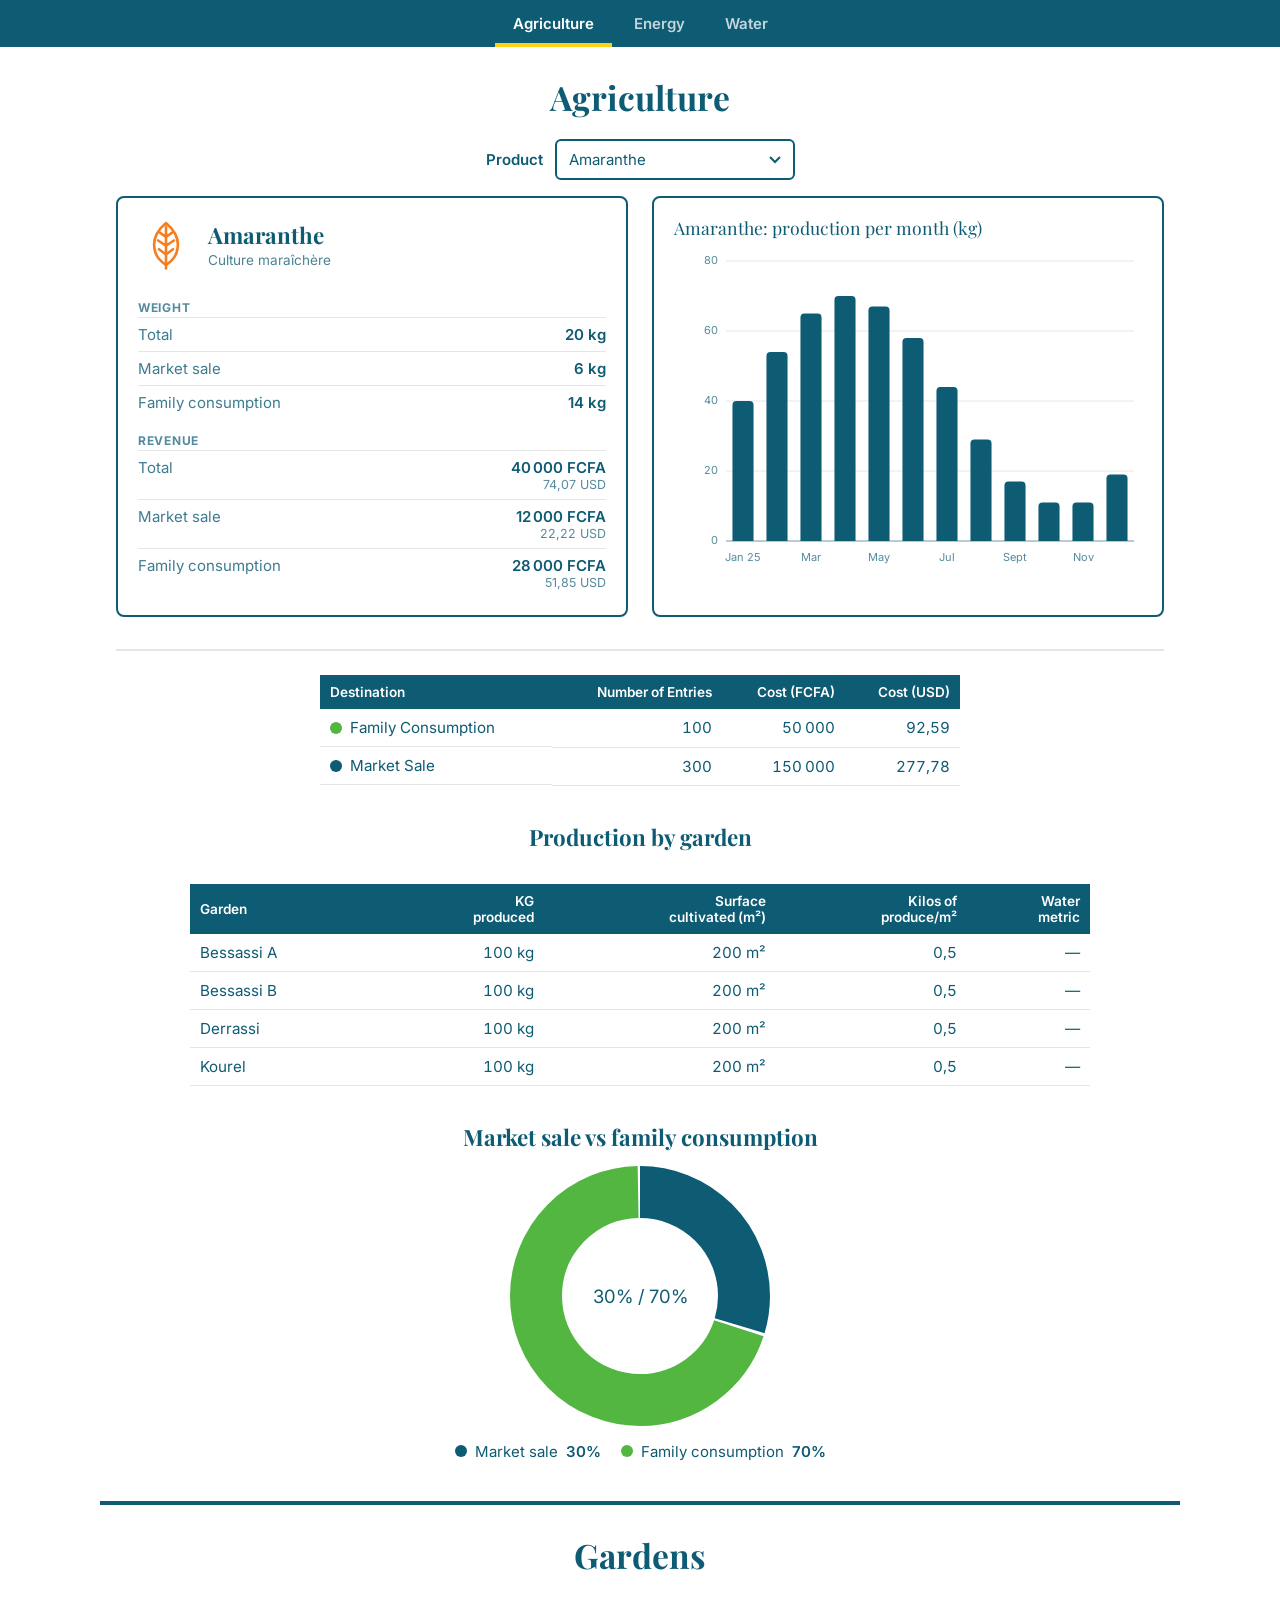
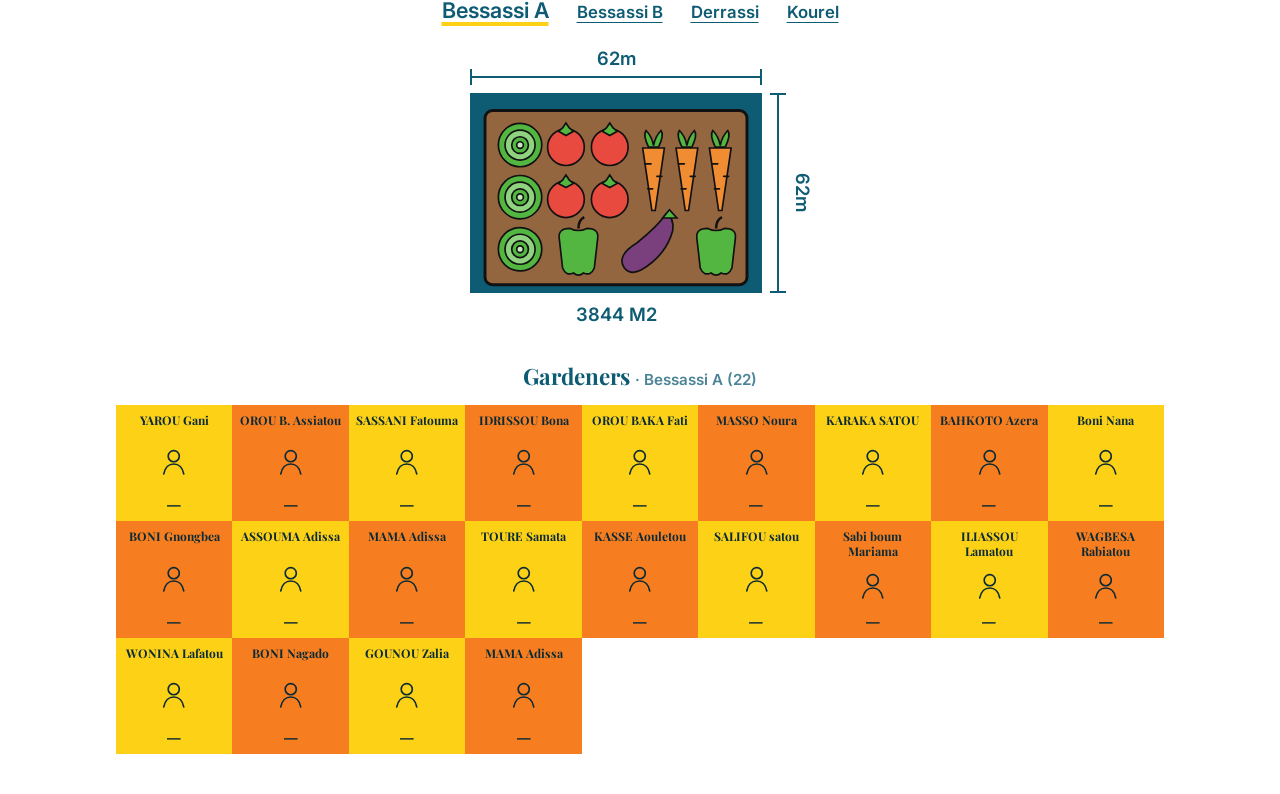
==== commit 2125411b: "Centre layout, add monthly production chart, reorder Agriculture - Everything is centred, including " ====
--- a/index.html
+++ b/index.html
@@ -6,7 +6,7 @@
   <title>Farm Dashboard</title>
   <link rel="preconnect" href="https://fonts.googleapis.com">
   <link href="https://fonts.googleapis.com/css2?family=Playfair+Display:wght@800&family=Inter:wght@400;600&display=swap" rel="stylesheet">
-  <link rel="stylesheet" href="styles.css?v=12">
+  <link rel="stylesheet" href="styles.css?v=13">
 </head>
 <body>
   <header class="tabs-bar">
@@ -27,29 +27,25 @@
         <select id="product-select" class="product-select"></select>
       </div>
 
-      <div class="veg-panel" id="veg-panel" aria-live="polite"></div>
+      <div class="product-row">
+        <div class="veg-panel" id="veg-panel" aria-live="polite"></div>
+
+        <figure class="trend">
+          <figcaption class="trend-title" id="trend-title">Production per month</figcaption>
+          <div class="trend-chart" id="trend-chart"></div>
+          <div class="chart-tooltip" id="trend-tooltip" hidden></div>
+        </figure>
+      </div>
 
       <hr class="divider">
 
-      <div class="share">
-        <div class="donut-block">
-          <div class="donut-wrap">
-            <svg id="donut" class="donut" viewBox="0 0 200 200" role="img"
-                 aria-label="Share of the harvest weight sold at market versus kept for family consumption"></svg>
-            <span class="donut-center" id="donut-center"></span>
-            <div class="donut-tooltip" id="donut-tooltip" hidden></div>
-          </div>
-          <ul class="donut-legend" id="donut-legend"></ul>
-        </div>
-
-        <div class="table-scroll destinations-wrap">
-          <table class="data-table destinations">
-            <thead>
-              <tr><th>Destination</th><th>Number of Entries</th><th>Cost (FCFA)</th><th>Cost (USD)</th></tr>
-            </thead>
-            <tbody id="destinations-body"></tbody>
-          </table>
-        </div>
+      <div class="table-scroll destinations-wrap">
+        <table class="data-table destinations">
+          <thead>
+            <tr><th>Destination</th><th>Number of Entries</th><th>Cost (FCFA)</th><th>Cost (USD)</th></tr>
+          </thead>
+          <tbody id="destinations-body"></tbody>
+        </table>
       </div>
 
       <h3 class="subtitle">Production by garden</h3>
@@ -66,6 +62,17 @@
           </thead>
           <tbody id="production-body"></tbody>
         </table>
+      </div>
+
+      <h3 class="subtitle">Market sale vs family consumption</h3>
+      <div class="donut-block">
+        <div class="donut-wrap">
+          <svg id="donut" class="donut" viewBox="0 0 200 200" role="img"
+               aria-label="Share of the harvest weight sold at market versus kept for family consumption"></svg>
+          <span class="donut-center" id="donut-center"></span>
+          <div class="donut-tooltip" id="donut-tooltip" hidden></div>
+        </div>
+        <ul class="donut-legend" id="donut-legend"></ul>
       </div>
     </section>
 
@@ -91,22 +98,6 @@
         </figure>
       </div>
 
-      <div class="table-scroll">
-        <table class="plots">
-          <thead>
-            <tr>
-              <th>Status</th>
-              <th>Type</th>
-              <th>Nb<br>Planche</th>
-              <th>Longueur<br>Planche</th>
-              <th>Largueur<br>Planche</th>
-              <th>Surface<br>Cultivated</th>
-            </tr>
-          </thead>
-          <tbody id="plots-body"></tbody>
-        </table>
-      </div>
-
       <h3 class="subtitle">Gardeners <span class="subtitle-note" id="gardeners-note"></span></h3>
       <div class="people-grid" id="gardeners-grid"></div>
     </section>
@@ -127,15 +118,15 @@
   </div>
 
   <!-- Shared display code -->
-  <script src="common.js?v=12"></script>
-  <script src="tabs.js?v=12"></script>
-  <script src="icons.js?v=12"></script>
-  <script src="agriculture.js?v=12"></script>
-  <script src="script.js?v=12"></script>
+  <script src="common.js?v=13"></script>
+  <script src="tabs.js?v=13"></script>
+  <script src="icons.js?v=13"></script>
+  <script src="agriculture.js?v=13"></script>
+  <script src="script.js?v=13"></script>
   <!-- Data (GitHub version only; the Apps Script version reads the Google Sheet) -->
-  <script src="vegetables.js?v=12"></script>
-  <script src="data.js?v=12"></script>
-  <script src="gardeners.js?v=12"></script>
-  <script src="main.js?v=12"></script>
+  <script src="vegetables.js?v=13"></script>
+  <script src="data.js?v=13"></script>
+  <script src="gardeners.js?v=13"></script>
+  <script src="main.js?v=13"></script>
 </body>
 </html>
--- a/styles.css
+++ b/styles.css
@@ -39,6 +39,7 @@
   margin: 0 auto;
   padding: 0 16px;
   display: flex;
+  justify-content: center;
   gap: 4px;
 }
 
@@ -84,6 +85,7 @@
   font-family: "Playfair Display", Georgia, serif;
   font-size: clamp(1.6rem, 3vw, 2.1rem);
   margin: 0 0 20px;
+  text-align: center;
 }
 
 /* ---------- Agriculture: harvest ---------- */
@@ -96,6 +98,7 @@
 .product-picker {
   display: flex;
   align-items: center;
+  justify-content: center;
   gap: 12px;
   margin-bottom: 16px;
 }
@@ -118,8 +121,18 @@
 .product-select:focus-visible { outline: 3px solid var(--yellow); outline-offset: 1px; }
 
 /* Details card for the selected product */
+.product-row {
+  display: flex;
+  justify-content: center;
+  align-items: stretch;
+  gap: 24px;
+  flex-wrap: wrap;
+}
+
 .veg-panel {
-  max-width: 720px;
+  flex: 1 1 380px;
+  max-width: 520px;
+  min-width: 0;
   border: 2px solid var(--teal);
   border-radius: 8px;
   padding: 18px 20px;
@@ -149,8 +162,8 @@
 
 .veg-panel-groups {
   display: grid;
-  grid-template-columns: repeat(auto-fit, minmax(240px, 1fr));
-  gap: 0 32px;
+  grid-template-columns: 1fr;
+  gap: 0;
 }
 
 .veg-panel-stats { margin: 0; }
@@ -171,13 +184,6 @@
   margin: 32px 0 24px;
 }
 
-.share {
-  display: flex;
-  align-items: center;
-  gap: 40px;
-  flex-wrap: wrap;
-}
-
 .donut-block {
   display: flex;
   flex-direction: column;
@@ -185,7 +191,48 @@
   gap: 16px;
 }
 
-.destinations-wrap { flex: 1 1 360px; max-width: 560px; margin-top: 0; }
+/* ---------- Production per month chart ---------- */
+
+.trend {
+  position: relative;
+  flex: 1 1 380px;
+  max-width: 560px;
+  min-width: 0;
+  margin: 0;
+  border: 2px solid var(--teal);
+  border-radius: 8px;
+  padding: 18px 20px 12px;
+}
+
+.trend-title {
+  font-family: "Playfair Display", Georgia, serif;
+  font-size: 1.1rem;
+  margin-bottom: 10px;
+}
+
+.trend-chart { width: 100%; }
+.trend-chart svg { display: block; width: 100%; height: auto; }
+.trend-chart .grid { stroke: var(--light-gray); stroke-width: 1; }
+.trend-chart .baseline { stroke: var(--teal); stroke-width: 1; opacity: 0.5; }
+.trend-chart .axis { fill: var(--ink); opacity: 0.7; font-size: 11px; }
+.trend-chart .bar { fill: var(--teal); transition: fill 0.12s; }
+.trend-chart .bar.active { fill: var(--orange); }
+.trend-chart .hit { fill: transparent; cursor: pointer; }
+.chart-empty { margin: 40px 0; text-align: center; opacity: 0.7; }
+
+.chart-tooltip {
+  position: absolute;
+  background: var(--white);
+  border: 2px solid var(--teal);
+  border-radius: 6px;
+  padding: 6px 8px;
+  font-size: 0.85rem;
+  box-shadow: 0 4px 14px rgba(14, 91, 116, 0.25);
+  pointer-events: none;
+  white-space: nowrap;
+}
+
+.table-scroll.destinations-wrap { max-width: 640px; margin: 0 auto; }
 
 /* Shared look for the smaller data tables */
 .data-table {
@@ -274,17 +321,17 @@
 
 .top {
   display: flex;
-  gap: 32px;
-  align-items: flex-start;
+  flex-direction: column;
+  align-items: center;
+  gap: 24px;
+}
+
+.garden-list {
+  display: flex;
   flex-wrap: wrap;
-}
-
-.garden-list {
-  display: flex;
-  flex-direction: column;
-  gap: 18px;
-  padding-top: 32px;
-  min-width: 160px;
+  justify-content: center;
+  align-items: baseline;
+  gap: 12px 28px;
 }
 
 .garden-link {
@@ -304,9 +351,8 @@
 }
 
 .plan {
-  flex: 0 1 340px;
-  min-width: 240px;
-  margin: 0 0 0 auto; /* push the plan to the right */
+  width: min(340px, 100%);
+  margin: 0;
 }
 
 .dim-label {
@@ -362,33 +408,7 @@
   margin-top: 10px;
 }
 
-.table-scroll { overflow-x: auto; margin-top: 32px; }
-
-.plots {
-  width: 100%;
-  min-width: 560px;
-  border-collapse: collapse;
-  background: var(--table-bg);
-  table-layout: fixed;
-}
-
-.plots th,
-.plots td {
-  border: 1px solid var(--teal);
-  padding: 10px 8px;
-  text-align: center;
-}
-
-.plots th {
-  font-weight: 600;
-  font-size: 0.9rem;
-  background: var(--teal);
-  color: var(--white);
-  border-color: var(--white) var(--white) var(--teal);
-}
-
-.plots th:first-child { border-left-color: var(--teal); }
-.plots th:last-child { border-right-color: var(--teal); }
+.table-scroll { overflow-x: auto; margin: 32px auto 0; max-width: 900px; }
 
 /* ---------- Agriculture: gardeners ---------- */
 
@@ -396,6 +416,7 @@
   font-family: "Playfair Display", Georgia, serif;
   font-size: 1.4rem;
   margin: 36px 0 14px;
+  text-align: center;
 }
 
 .subtitle-note {
@@ -478,14 +499,9 @@
 }
 
 @media (max-width: 720px) {
-  .garden-list { flex-direction: row; flex-wrap: wrap; gap: 16px; padding-top: 0; }
+  .garden-list { gap: 10px 16px; }
   .garden-link, .garden-link.active { font-size: 1rem; }
-  .plan { margin: 0 auto; }
-  /* On phones the details sit right under the grid, above the chart. */
   .product-picker { flex-direction: column; align-items: stretch; gap: 6px; }
   .product-select { min-width: 0; width: 100%; }
-  .share { flex-direction: column; align-items: stretch; gap: 24px; }
-  .share > * { min-width: 0; max-width: 100%; }
-  .destinations-wrap { flex: none; }
-  .donut-wrap { margin: 0 auto; }
-}
+  .veg-panel, .trend { flex-basis: 100%; padding: 14px; }
+}
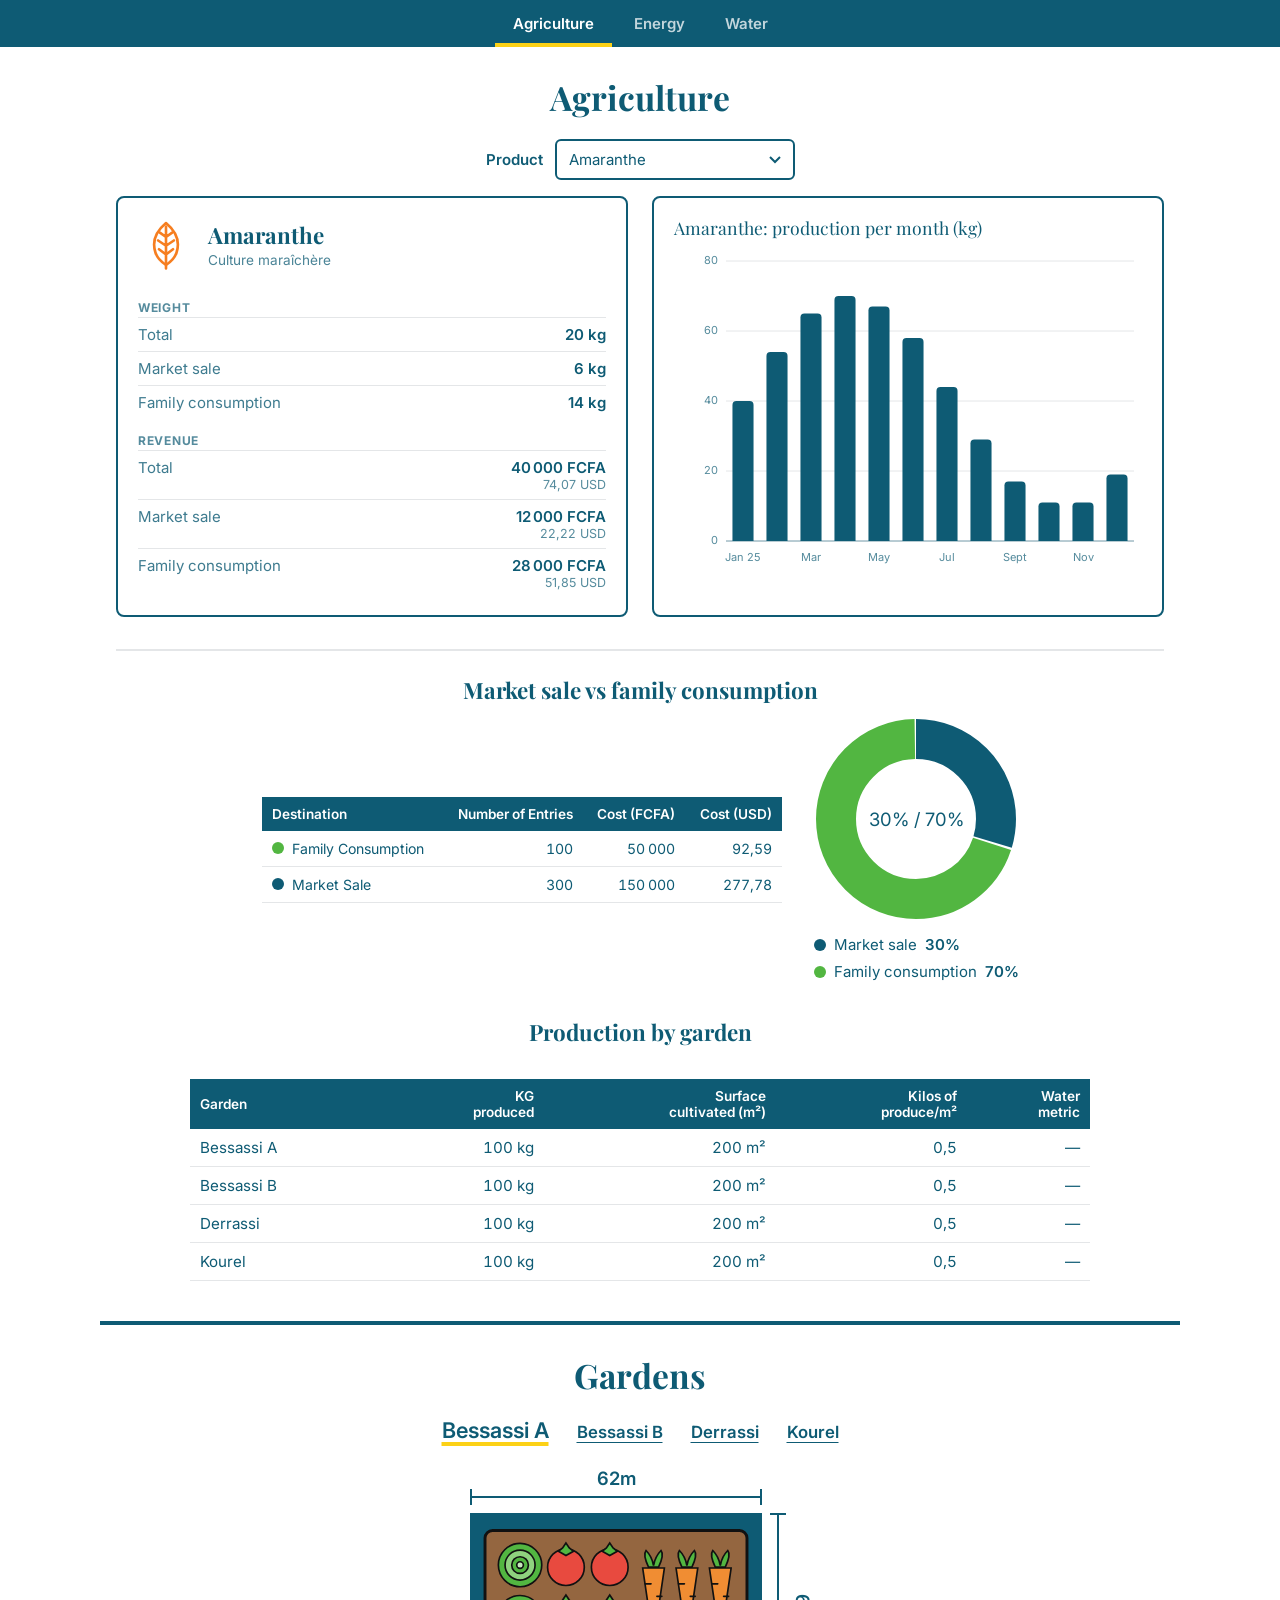
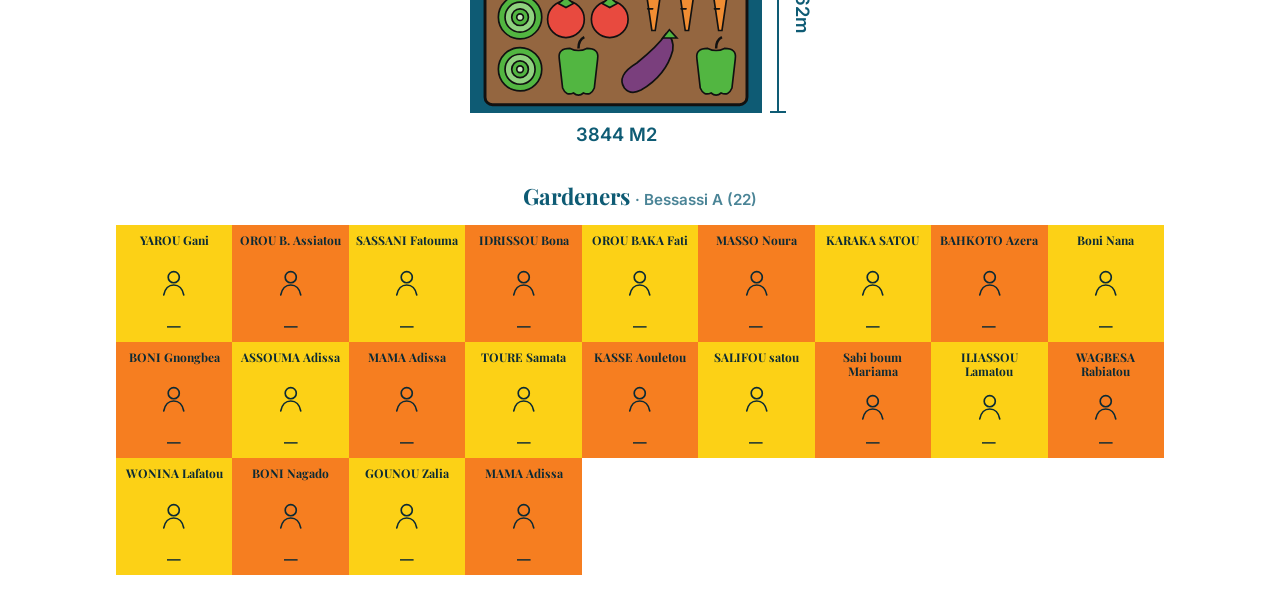
==== commit cd36e19a: "Market sale vs family consumption: table left, donut right, one title Co-Authored-By: Claude Opus 5." ====
--- a/index.html
+++ b/index.html
@@ -6,7 +6,7 @@
   <title>Farm Dashboard</title>
   <link rel="preconnect" href="https://fonts.googleapis.com">
   <link href="https://fonts.googleapis.com/css2?family=Playfair+Display:wght@800&family=Inter:wght@400;600&display=swap" rel="stylesheet">
-  <link rel="stylesheet" href="styles.css?v=13">
+  <link rel="stylesheet" href="styles.css?v=14">
 </head>
 <body>
   <header class="tabs-bar">
@@ -39,6 +39,8 @@
 
       <hr class="divider">
 
+      <h3 class="subtitle section-top">Market sale vs family consumption</h3>
+      <div class="side-by-side">
       <div class="table-scroll destinations-wrap">
         <table class="data-table destinations">
           <thead>
@@ -46,6 +48,16 @@
           </thead>
           <tbody id="destinations-body"></tbody>
         </table>
+      </div>
+      <div class="donut-block">
+        <div class="donut-wrap">
+          <svg id="donut" class="donut" viewBox="0 0 200 200" role="img"
+               aria-label="Share of the harvest weight sold at market versus kept for family consumption"></svg>
+          <span class="donut-center" id="donut-center"></span>
+          <div class="donut-tooltip" id="donut-tooltip" hidden></div>
+        </div>
+        <ul class="donut-legend" id="donut-legend"></ul>
+      </div>
       </div>
 
       <h3 class="subtitle">Production by garden</h3>
@@ -64,16 +76,6 @@
         </table>
       </div>
 
-      <h3 class="subtitle">Market sale vs family consumption</h3>
-      <div class="donut-block">
-        <div class="donut-wrap">
-          <svg id="donut" class="donut" viewBox="0 0 200 200" role="img"
-               aria-label="Share of the harvest weight sold at market versus kept for family consumption"></svg>
-          <span class="donut-center" id="donut-center"></span>
-          <div class="donut-tooltip" id="donut-tooltip" hidden></div>
-        </div>
-        <ul class="donut-legend" id="donut-legend"></ul>
-      </div>
     </section>
 
     <section class="page gardens">
@@ -118,15 +120,15 @@
   </div>
 
   <!-- Shared display code -->
-  <script src="common.js?v=13"></script>
-  <script src="tabs.js?v=13"></script>
-  <script src="icons.js?v=13"></script>
-  <script src="agriculture.js?v=13"></script>
-  <script src="script.js?v=13"></script>
+  <script src="common.js?v=14"></script>
+  <script src="tabs.js?v=14"></script>
+  <script src="icons.js?v=14"></script>
+  <script src="agriculture.js?v=14"></script>
+  <script src="script.js?v=14"></script>
   <!-- Data (GitHub version only; the Apps Script version reads the Google Sheet) -->
-  <script src="vegetables.js?v=13"></script>
-  <script src="data.js?v=13"></script>
-  <script src="gardeners.js?v=13"></script>
-  <script src="main.js?v=13"></script>
+  <script src="vegetables.js?v=14"></script>
+  <script src="data.js?v=14"></script>
+  <script src="gardeners.js?v=14"></script>
+  <script src="main.js?v=14"></script>
 </body>
 </html>
--- a/styles.css
+++ b/styles.css
@@ -505,3 +505,23 @@
   .product-select { min-width: 0; width: 100%; }
   .veg-panel, .trend { flex-basis: 100%; padding: 14px; }
 }
+
+/* Destination table (left) and donut (right) side by side */
+.subtitle.section-top { margin-top: 0; }
+.side-by-side {
+  display: flex;
+  justify-content: center;
+  align-items: center;
+  gap: 32px;
+}
+.side-by-side .table-scroll.destinations-wrap { flex: 1 1 auto; max-width: 520px; min-width: 0; margin: 0; }
+.side-by-side .donut-wrap { width: 200px; }
+.side-by-side .donut-legend { flex-direction: column; align-items: flex-start; }
+.side-by-side .data-table { font-size: 0.88rem; }
+@media (max-width: 720px) {
+  .side-by-side { gap: 12px; }
+  .side-by-side .donut-wrap { width: 120px; }
+  .side-by-side .donut-center { font-size: 0.75rem; }
+  .side-by-side .donut-legend { font-size: 0.75rem; }
+  .side-by-side .data-table th, .side-by-side .data-table td { padding: 6px; font-size: 0.72rem; }
+}
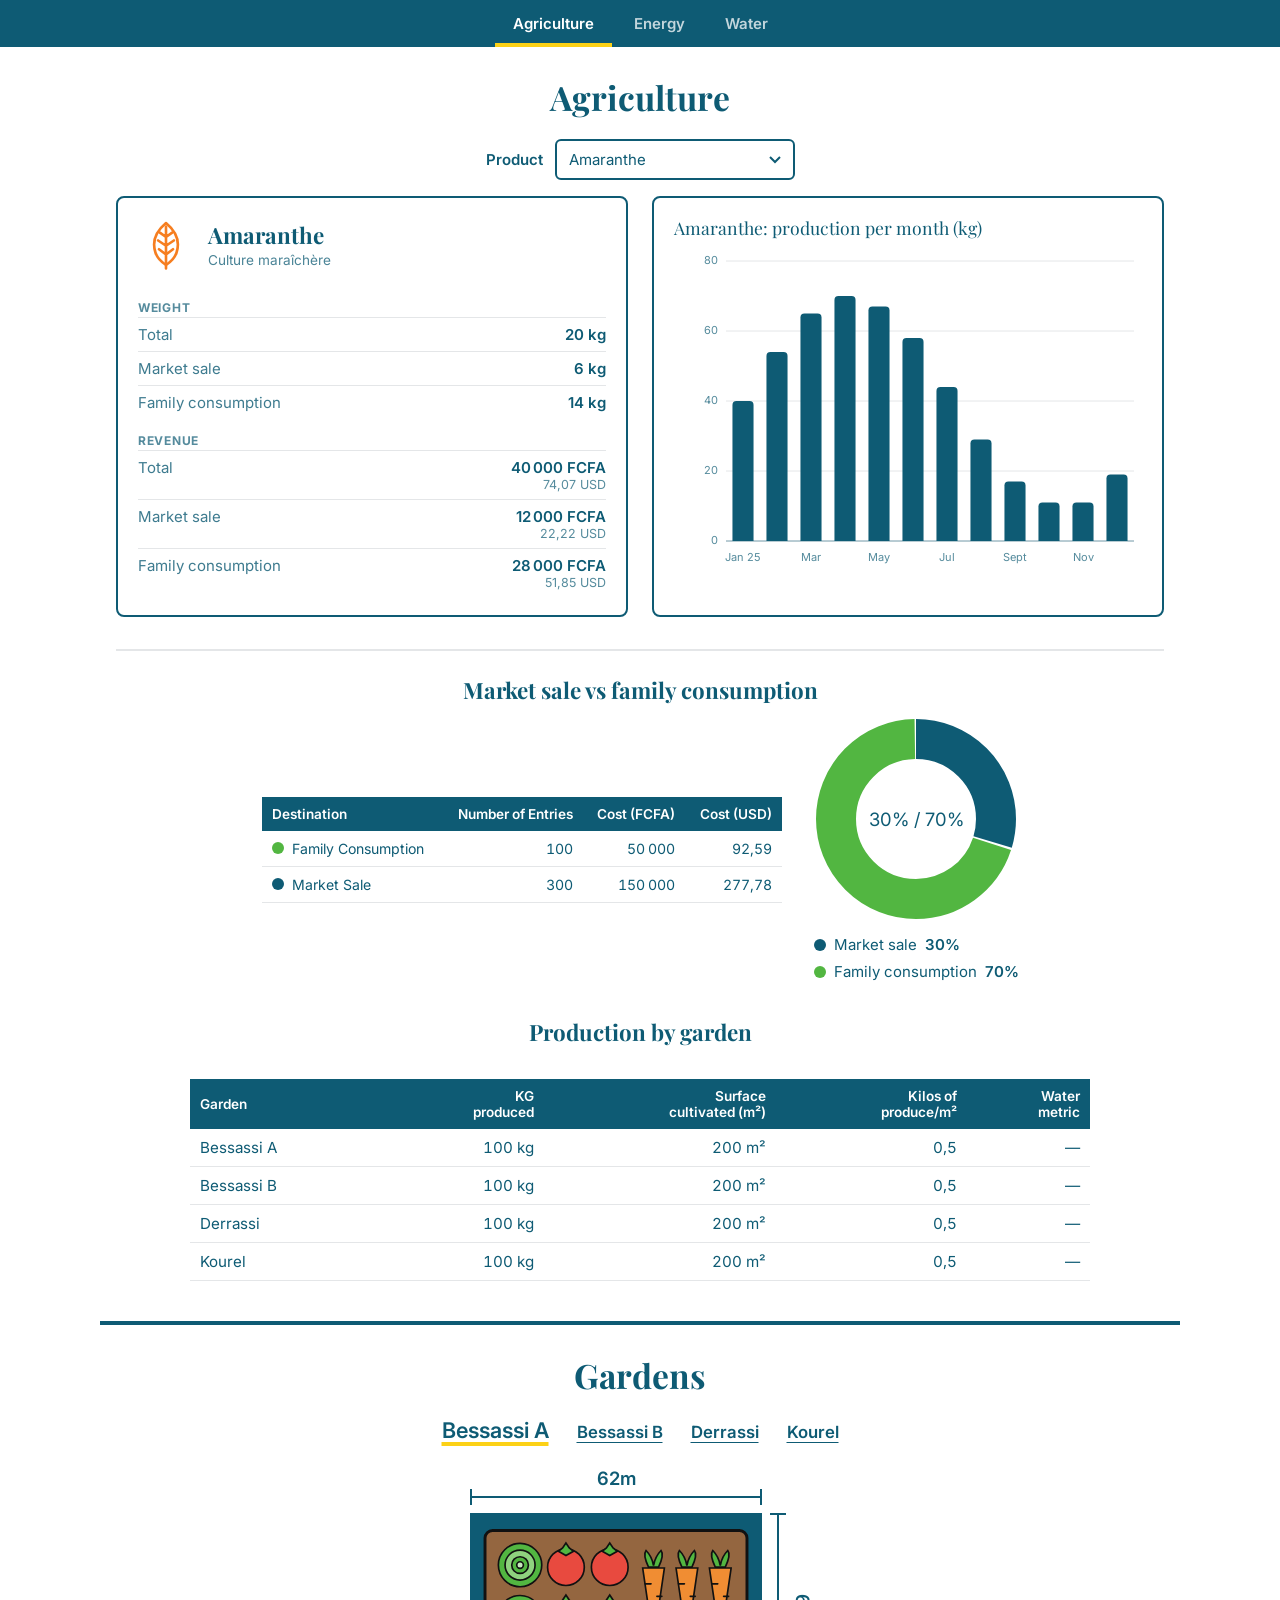
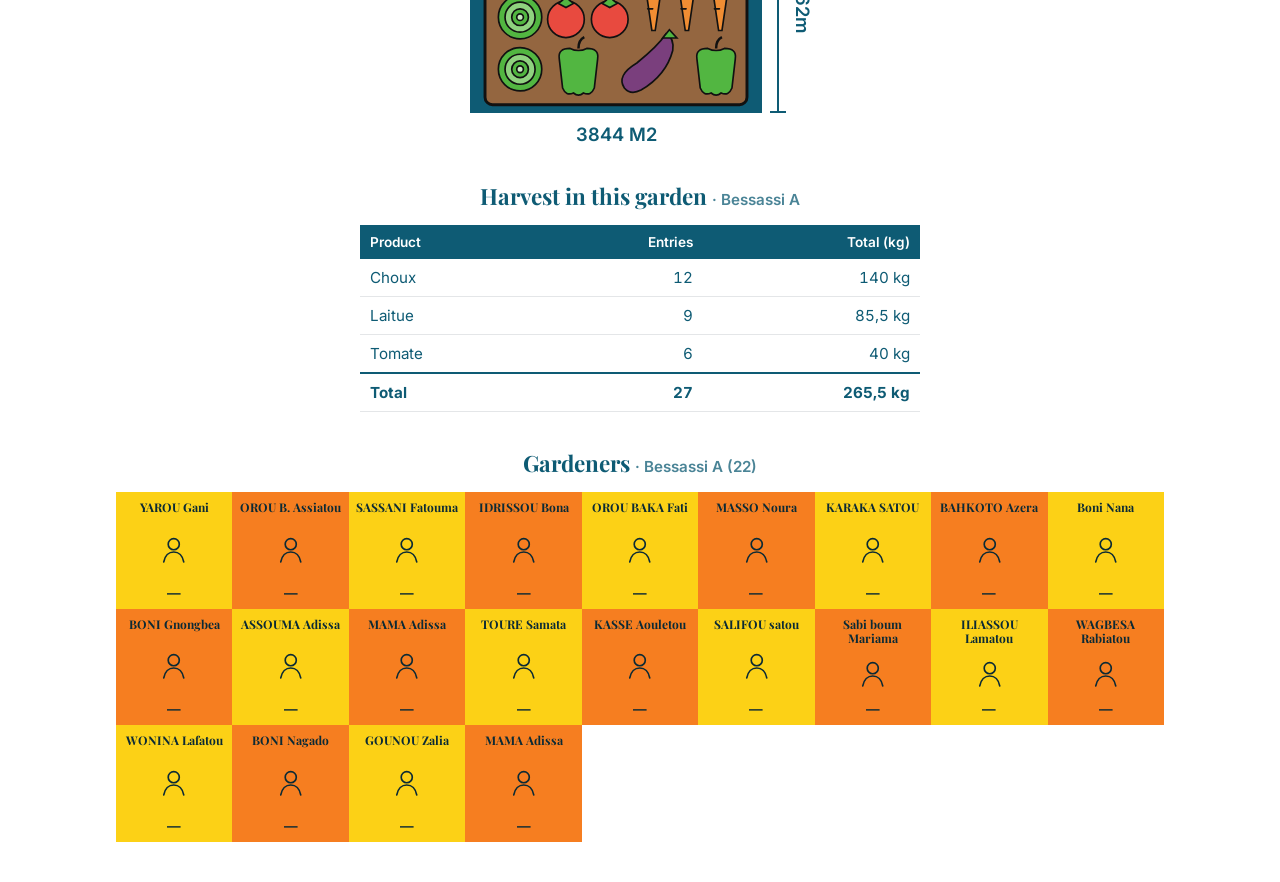
==== commit 1e6115d4: "Gardens: harvest per product for the selected garden, from the entries tab Co-Authored-By: Claude Op" ====
--- a/index.html
+++ b/index.html
@@ -6,7 +6,7 @@
   <title>Farm Dashboard</title>
   <link rel="preconnect" href="https://fonts.googleapis.com">
   <link href="https://fonts.googleapis.com/css2?family=Playfair+Display:wght@800&family=Inter:wght@400;600&display=swap" rel="stylesheet">
-  <link rel="stylesheet" href="styles.css?v=14">
+  <link rel="stylesheet" href="styles.css?v=15">
 </head>
 <body>
   <header class="tabs-bar">
@@ -100,6 +100,14 @@
         </figure>
       </div>
 
+      <h3 class="subtitle">Harvest in this garden <span class="subtitle-note" id="garden-harvest-note"></span></h3>
+      <div class="table-scroll garden-harvest-wrap">
+        <table class="data-table garden-harvest">
+          <thead><tr><th>Product</th><th>Entries</th><th>Total (kg)</th></tr></thead>
+          <tbody id="garden-harvest-body"></tbody>
+        </table>
+      </div>
+
       <h3 class="subtitle">Gardeners <span class="subtitle-note" id="gardeners-note"></span></h3>
       <div class="people-grid" id="gardeners-grid"></div>
     </section>
@@ -120,15 +128,15 @@
   </div>
 
   <!-- Shared display code -->
-  <script src="common.js?v=14"></script>
-  <script src="tabs.js?v=14"></script>
-  <script src="icons.js?v=14"></script>
-  <script src="agriculture.js?v=14"></script>
-  <script src="script.js?v=14"></script>
+  <script src="common.js?v=15"></script>
+  <script src="tabs.js?v=15"></script>
+  <script src="icons.js?v=15"></script>
+  <script src="agriculture.js?v=15"></script>
+  <script src="script.js?v=15"></script>
   <!-- Data (GitHub version only; the Apps Script version reads the Google Sheet) -->
-  <script src="vegetables.js?v=14"></script>
-  <script src="data.js?v=14"></script>
-  <script src="gardeners.js?v=14"></script>
-  <script src="main.js?v=14"></script>
+  <script src="vegetables.js?v=15"></script>
+  <script src="data.js?v=15"></script>
+  <script src="gardeners.js?v=15"></script>
+  <script src="main.js?v=15"></script>
 </body>
 </html>
--- a/styles.css
+++ b/styles.css
@@ -525,3 +525,7 @@
   .side-by-side .donut-legend { font-size: 0.75rem; }
   .side-by-side .data-table th, .side-by-side .data-table td { padding: 6px; font-size: 0.72rem; }
 }
+
+/* Harvest in this garden */
+.table-scroll.garden-harvest-wrap { max-width: 560px; margin: 0 auto; }
+.data-table tr.total-row td { font-weight: 700; border-top: 2px solid var(--teal); }
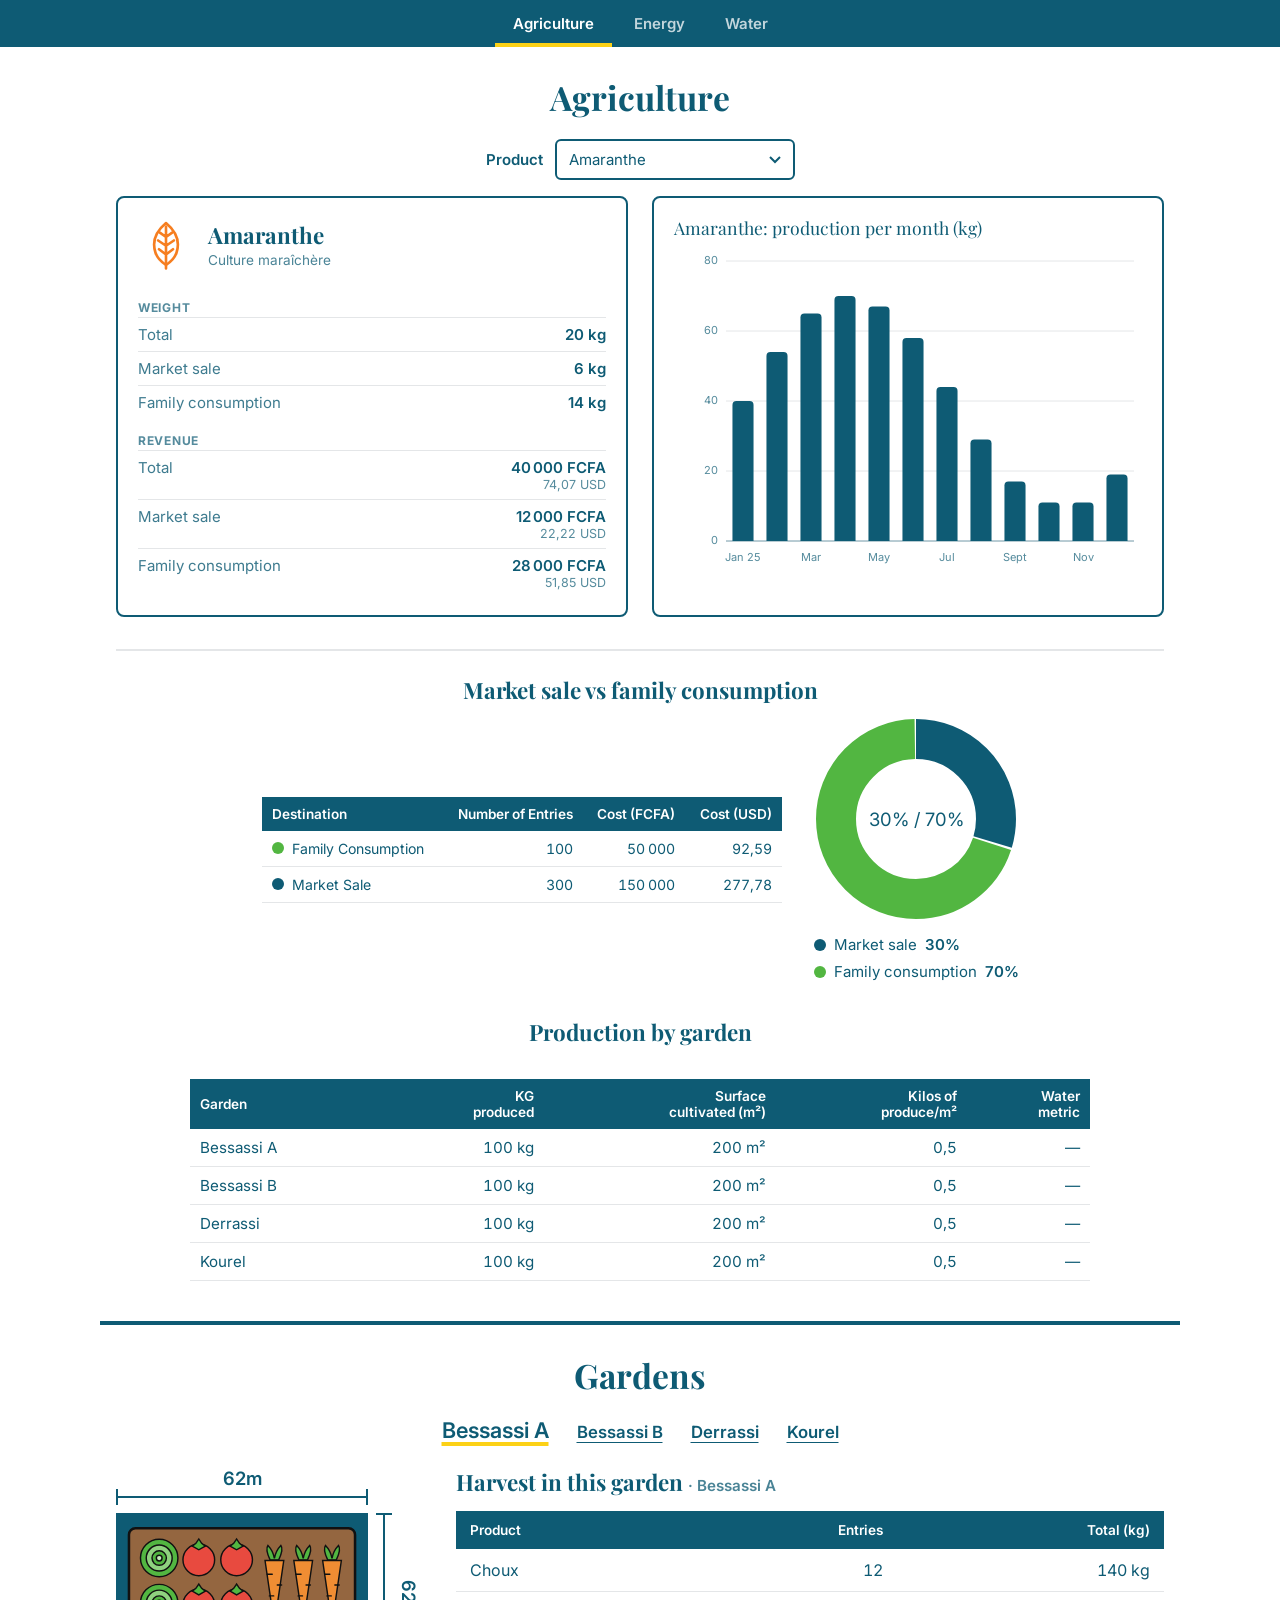
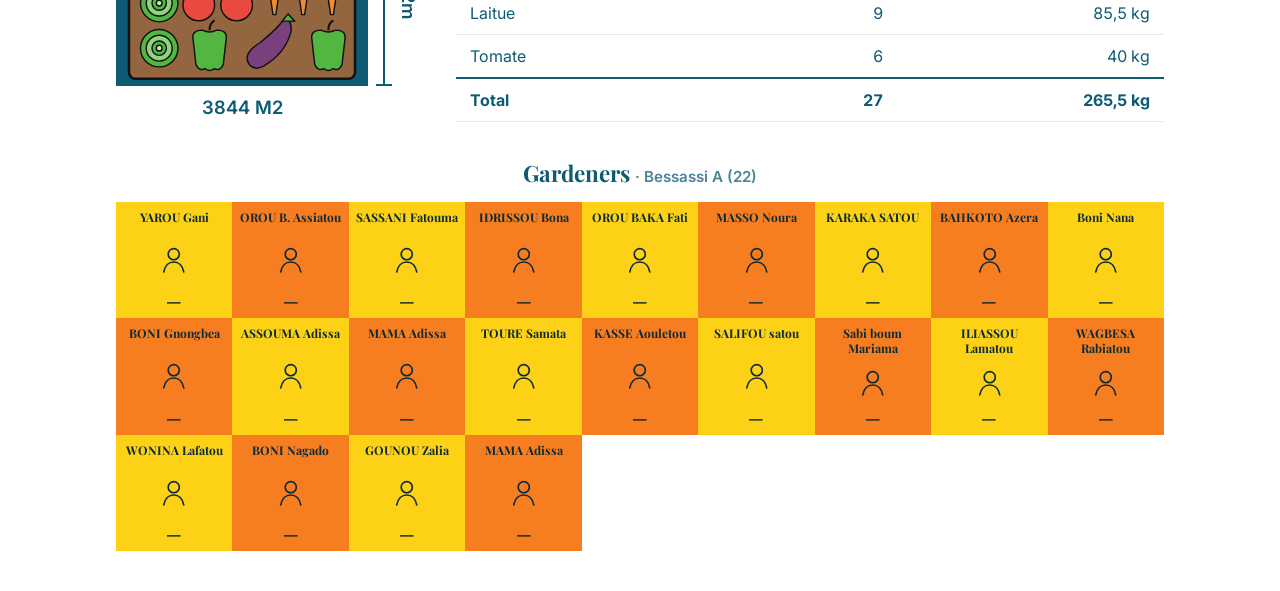
==== commit 8fd230f0: "Gardens: plan on the left, larger harvest table on the right Co-Authored-By: Claude Opus 5.5 <norepl" ====
--- a/index.html
+++ b/index.html
@@ -6,7 +6,7 @@
   <title>Farm Dashboard</title>
   <link rel="preconnect" href="https://fonts.googleapis.com">
   <link href="https://fonts.googleapis.com/css2?family=Playfair+Display:wght@800&family=Inter:wght@400;600&display=swap" rel="stylesheet">
-  <link rel="stylesheet" href="styles.css?v=15">
+  <link rel="stylesheet" href="styles.css?v=16">
 </head>
 <body>
   <header class="tabs-bar">
@@ -84,28 +84,31 @@
       <div class="top">
         <nav class="garden-list" id="garden-list" aria-label="Gardens"></nav>
 
-        <figure class="plan">
-          <div class="dim dim-width">
-            <span class="dim-label" id="dim-width"></span>
-            <div class="dim-line-h"></div>
-          </div>
-          <div class="plan-row">
-            <img id="garden-image" class="garden-image" src="assets/garden.svg" alt="Plan du jardin">
-            <div class="dim dim-length">
-              <div class="dim-line-v"></div>
-              <span class="dim-label vertical" id="dim-length"></span>
+        <div class="garden-row">
+          <figure class="plan">
+            <div class="dim dim-width">
+              <span class="dim-label" id="dim-width"></span>
+              <div class="dim-line-h"></div>
             </div>
-          </div>
-          <figcaption class="area" id="area"></figcaption>
-        </figure>
-      </div>
-
-      <h3 class="subtitle">Harvest in this garden <span class="subtitle-note" id="garden-harvest-note"></span></h3>
-      <div class="table-scroll garden-harvest-wrap">
-        <table class="data-table garden-harvest">
-          <thead><tr><th>Product</th><th>Entries</th><th>Total (kg)</th></tr></thead>
-          <tbody id="garden-harvest-body"></tbody>
-        </table>
+            <div class="plan-row">
+              <img id="garden-image" class="garden-image" src="assets/garden.svg" alt="Plan du jardin">
+              <div class="dim dim-length">
+                <div class="dim-line-v"></div>
+                <span class="dim-label vertical" id="dim-length"></span>
+              </div>
+            </div>
+            <figcaption class="area" id="area"></figcaption>
+          </figure>
+        <div class="garden-harvest-col">
+        <h3 class="subtitle">Harvest in this garden <span class="subtitle-note" id="garden-harvest-note"></span></h3>
+        <div class="table-scroll garden-harvest-wrap">
+          <table class="data-table garden-harvest">
+            <thead><tr><th>Product</th><th>Entries</th><th>Total (kg)</th></tr></thead>
+            <tbody id="garden-harvest-body"></tbody>
+          </table>
+        </div>
+        </div>
+        </div>
       </div>
 
       <h3 class="subtitle">Gardeners <span class="subtitle-note" id="gardeners-note"></span></h3>
@@ -128,15 +131,15 @@
   </div>
 
   <!-- Shared display code -->
-  <script src="common.js?v=15"></script>
-  <script src="tabs.js?v=15"></script>
-  <script src="icons.js?v=15"></script>
-  <script src="agriculture.js?v=15"></script>
-  <script src="script.js?v=15"></script>
+  <script src="common.js?v=16"></script>
+  <script src="tabs.js?v=16"></script>
+  <script src="icons.js?v=16"></script>
+  <script src="agriculture.js?v=16"></script>
+  <script src="script.js?v=16"></script>
   <!-- Data (GitHub version only; the Apps Script version reads the Google Sheet) -->
-  <script src="vegetables.js?v=15"></script>
-  <script src="data.js?v=15"></script>
-  <script src="gardeners.js?v=15"></script>
-  <script src="main.js?v=15"></script>
+  <script src="vegetables.js?v=16"></script>
+  <script src="data.js?v=16"></script>
+  <script src="gardeners.js?v=16"></script>
+  <script src="main.js?v=16"></script>
 </body>
 </html>
--- a/styles.css
+++ b/styles.css
@@ -529,3 +529,23 @@
 /* Harvest in this garden */
 .table-scroll.garden-harvest-wrap { max-width: 560px; margin: 0 auto; }
 .data-table tr.total-row td { font-weight: 700; border-top: 2px solid var(--teal); }
+
+/* Garden plan on the left, harvest table on the right */
+.garden-row {
+  display: flex;
+  align-items: flex-start;
+  gap: 40px;
+  width: 100%;
+}
+.garden-row .plan { flex: 0 0 300px; }
+.garden-harvest-col { flex: 1 1 auto; min-width: 0; }
+.garden-harvest-col .subtitle { margin-top: 0; text-align: left; }
+.garden-harvest-col .table-scroll.garden-harvest-wrap { max-width: none; margin: 0; }
+.garden-harvest { font-size: 1rem; }
+.garden-harvest td, .garden-harvest th { padding: 11px 14px; }
+@media (max-width: 720px) {
+  .garden-row { flex-direction: column; align-items: center; gap: 24px; }
+  .garden-row .plan { flex-basis: auto; width: min(300px, 100%); }
+  .garden-harvest-col { width: 100%; }
+  .garden-harvest-col .subtitle { text-align: center; }
+}
